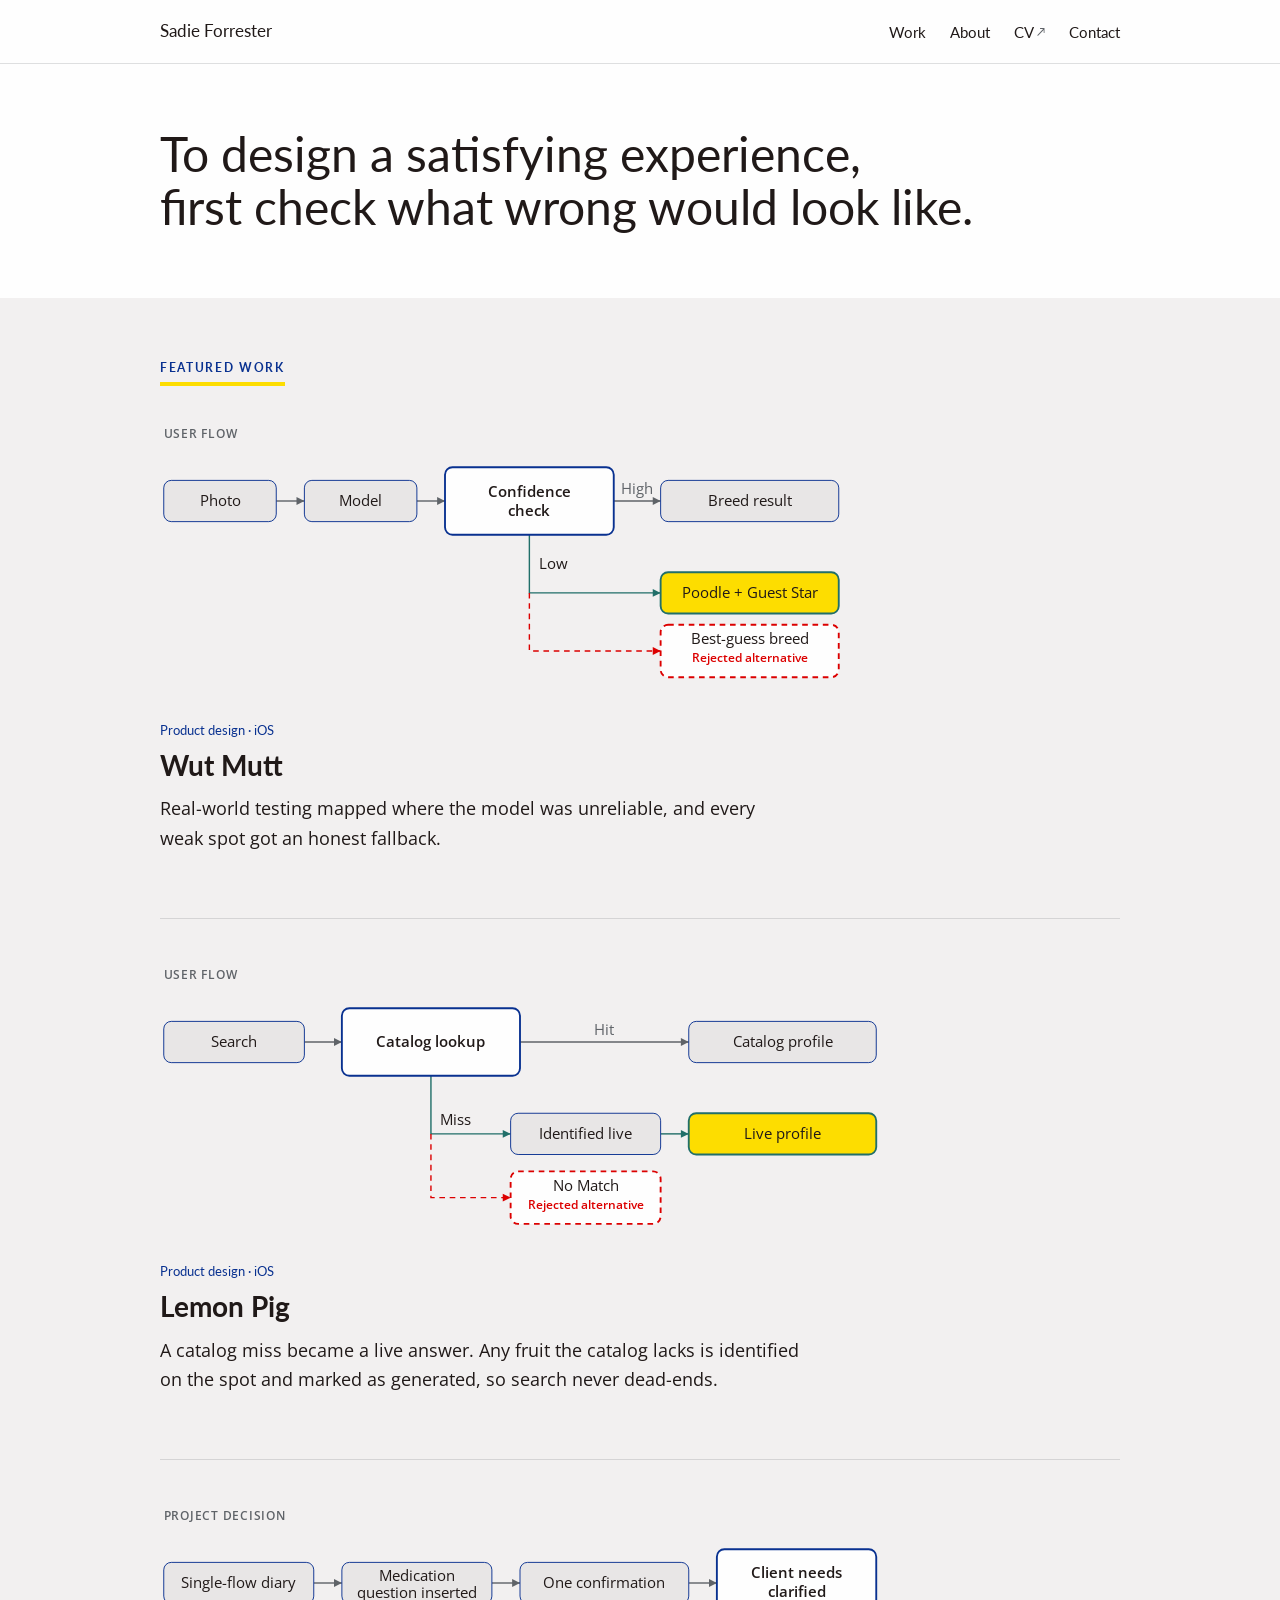
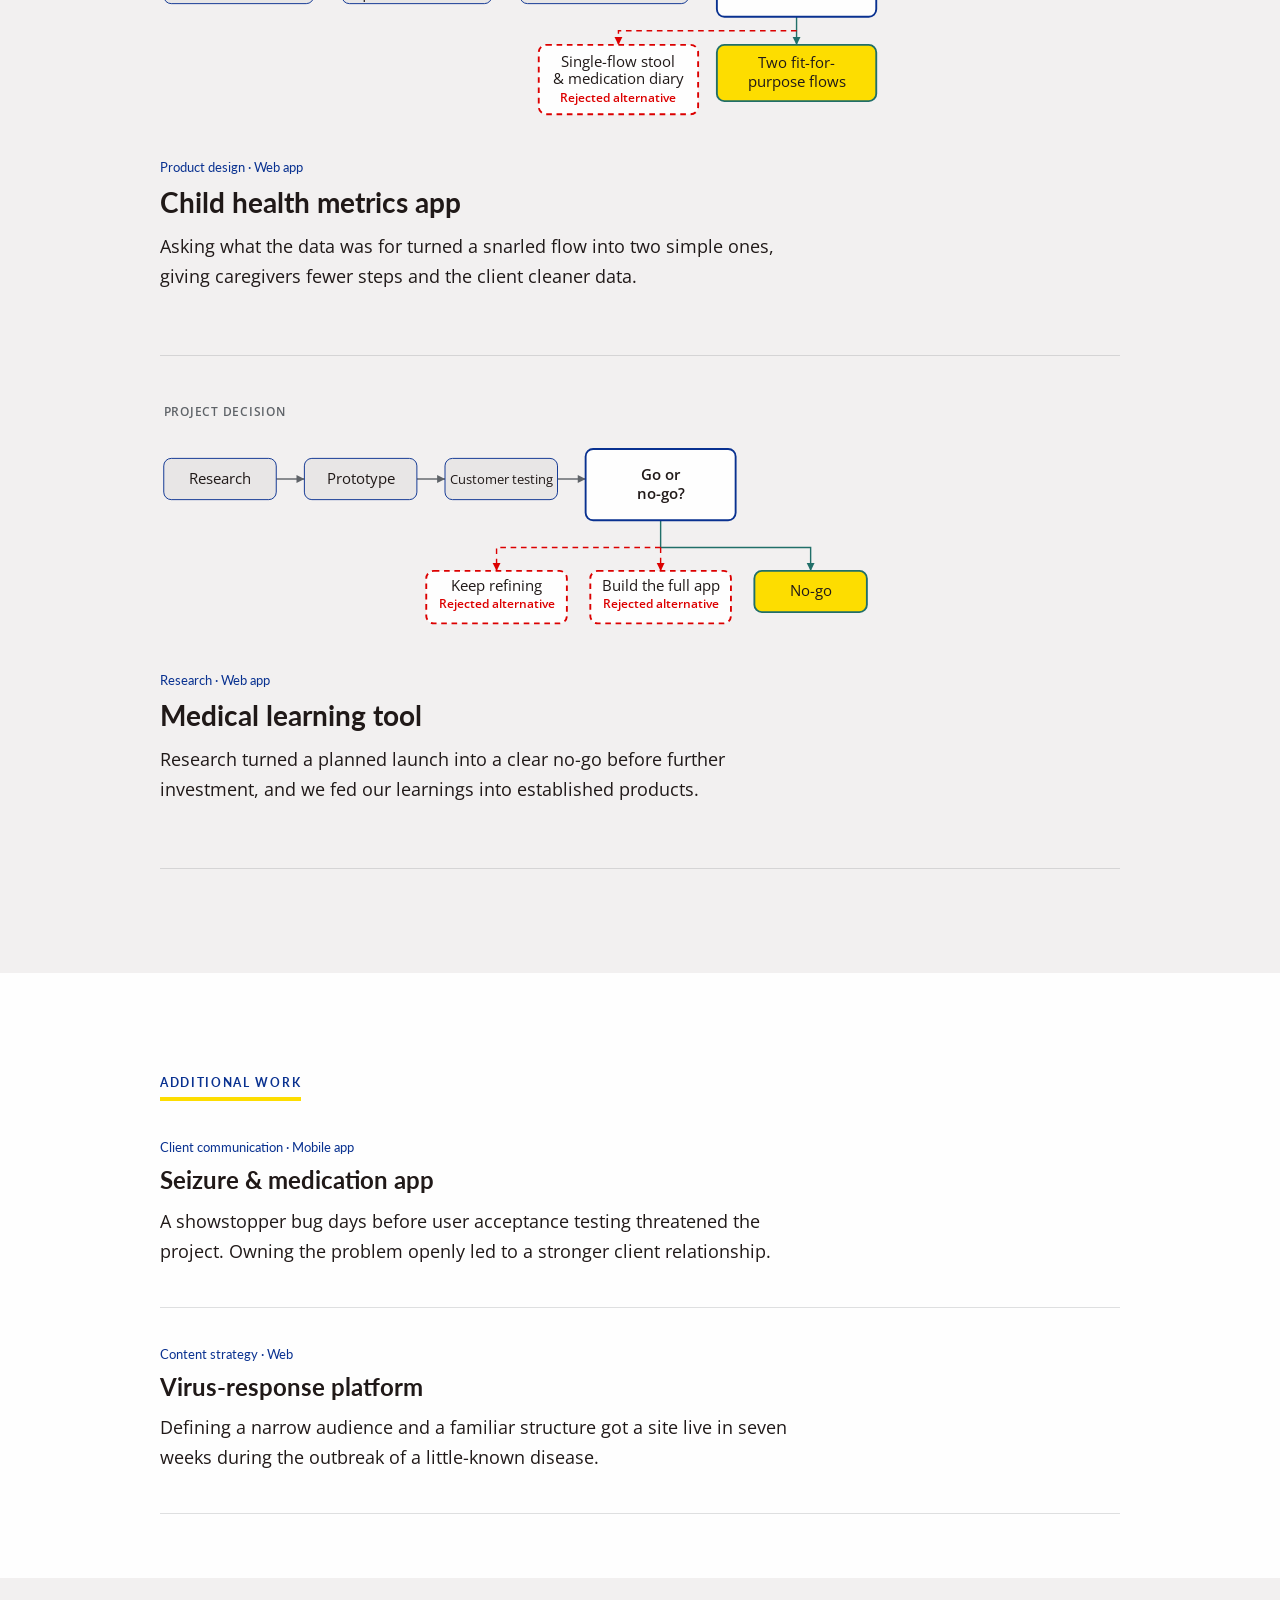
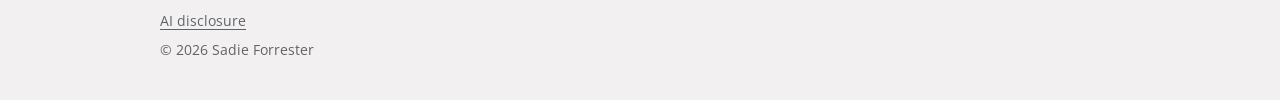
==== index.html @ 2af2978b "Homepage Wut Mutt strip: move the mobile "High" label off the arrow It sat across the vertical line " ====
<!DOCTYPE html>
<html lang="en">
<head>
<meta charset="utf-8">
<meta name="viewport" content="width=device-width, initial-scale=1">
<link rel="icon" href="assets/favicon.svg" type="image/svg+xml">
<link rel="icon" href="assets/favicon-32.png" sizes="32x32" type="image/png">
<link rel="apple-touch-icon" href="assets/apple-touch-icon.png">
<title>Sadie Forrester — Product Designer</title>
<meta name="description" content="Sadie Forrester, product designer. To design a satisfying experience, first check what wrong would look like: case studies from healthtech, professional education, and two solo-shipped iOS apps.">
<link rel="preconnect" href="https://fonts.googleapis.com">
<link rel="preconnect" href="https://fonts.gstatic.com" crossorigin>
<link href="https://fonts.googleapis.com/css2?family=Lato:wght@300;400;700&family=Open+Sans:ital,wght@0,400;0,600;1,400&display=swap&subset=latin" rel="stylesheet">
<link rel="stylesheet" href="styles.css">
</head>
<body>
<a class="skip" href="#main">Skip to content</a>
<header class="site-header">
<div class="wrap">
<a class="brand" href="index.html" aria-current="page">Sadie Forrester</a>
<nav class="nav" aria-label="Main">
<ul>
<li><a href="#work">Work</a></li>
<li><a href="about.html">About</a></li>
<li><a href="cv.pdf" target="_blank" rel="noopener">CV<span class="pdf" aria-hidden="true"> ↗</span></a></li>
<li><a href="about.html#contact">Contact</a></li>
</ul>
</nav>
</div>
</header>
<main id="main">
<section class="hero wrap home-hero" aria-labelledby="hero-h">
<h1 class="display" id="hero-h">To design a satisfying experience, <br class="hero-br">first check what wrong would look like.</h1>
</section>
<section class="home-section alt" id="work" aria-labelledby="work-label">
<div class="wrap">
<h2 class="label" id="work-label">Featured work</h2>
<ul class="strips">
<li class="strip">
<article>
<a class="media" href="wut-mutt.html" tabindex="-1" aria-hidden="true">
<svg class="dg-desktop" viewBox="36 -28 768 284" role="img" aria-labelledby="s1" font-family="'Open Sans',system-ui,sans-serif" font-size="16"><title id="s1">Wut Mutt’s confidence check: a photo goes to the model; high confidence returns a breed; low confidence returns Poodle + Guest Star, shipped; a best-guess breed was rejected</title><defs><marker id="s1g" viewBox="0 0 10 10" refX="9" refY="5" markerWidth="7" markerHeight="7" orient="auto-start-reverse"><path d="M1 1 9 5 1 9z" fill="#5F6368"/></marker><marker id="s1c" viewBox="0 0 10 10" refX="9" refY="5" markerWidth="7" markerHeight="7" orient="auto-start-reverse"><path d="M1 1 9 5 1 9z" fill="#216F69"/></marker><marker id="s1r" viewBox="0 0 10 10" refX="9" refY="5" markerWidth="7" markerHeight="7" orient="auto-start-reverse"><path d="M1 1 9 5 1 9z" fill="#DC0000"/></marker></defs><text class="kicker" x="40" y="-15" fill="#5F6368" font-weight="600" font-size="13" letter-spacing=".06em">USER FLOW</text><g fill="none" stroke="#5F6368" stroke-width="1.5"><path d="M160 52H190" marker-end="url(#s1g)"/><path d="M310 52H340" marker-end="url(#s1g)"/><path d="M520 52H570" marker-end="url(#s1g)"/></g><path d="M430 88V150H570" fill="none" stroke="#216F69" stroke-width="1.5" marker-end="url(#s1c)"/><path d="M430 150V212H570" fill="none" stroke="#DC0000" stroke-width="1.5" stroke-dasharray="6 5" marker-end="url(#s1r)"/><text x="545" y="44" text-anchor="middle" fill="#5F6368">High</text><text x="440" y="124" fill="#201918">Low</text><rect x="40" y="30" width="120" height="44" rx="8" fill="#E8E6E6" stroke="#093190"/><rect x="190" y="30" width="120" height="44" rx="8" fill="#E8E6E6" stroke="#093190"/><rect x="340" y="16" width="180" height="72" rx="8" fill="#FEFEFE" stroke="#093190" stroke-width="2"/><rect x="570" y="30" width="190" height="44" rx="8" fill="#E8E6E6" stroke="#093190"/><rect x="570" y="128" width="190" height="44" rx="8" fill="#FDDD00" stroke="#216F69" stroke-width="2"/><rect x="570" y="184" width="190" height="56" rx="8" fill="#FEFEFE" stroke="#DC0000" stroke-width="2" stroke-dasharray="6 5"/><text x="100" y="57" text-anchor="middle" fill="#201918">Photo</text><text x="250" y="57" text-anchor="middle" fill="#201918">Model</text><text x="430" y="48" text-anchor="middle" fill="#201918" font-weight="600">Confidence</text><text x="430" y="68" text-anchor="middle" fill="#201918" font-weight="600">check</text><text x="665" y="57" text-anchor="middle" fill="#201918">Breed result</text><text x="665" y="155" text-anchor="middle" fill="#201918">Poodle + Guest Star</text><text x="665" y="205" text-anchor="middle" fill="#201918">Best-guess breed</text><text x="665" y="224" text-anchor="middle" fill="#DC0000" font-weight="600" font-size="13">Rejected alternative</text></svg>
<svg class="dg-mobile" viewBox="0 -28 360 438" aria-hidden="true" font-family="'Open Sans',system-ui,sans-serif" font-size="14"><defs><marker id="m1g" viewBox="0 0 10 10" refX="9" refY="5" markerWidth="7" markerHeight="7" orient="auto-start-reverse"><path d="M1 1 9 5 1 9z" fill="#5F6368"/></marker><marker id="m1c" viewBox="0 0 10 10" refX="9" refY="5" markerWidth="7" markerHeight="7" orient="auto-start-reverse"><path d="M1 1 9 5 1 9z" fill="#216F69"/></marker><marker id="m1r" viewBox="0 0 10 10" refX="9" refY="5" markerWidth="7" markerHeight="7" orient="auto-start-reverse"><path d="M1 1 9 5 1 9z" fill="#DC0000"/></marker></defs><text class="kicker" x="20" y="-15" fill="#5F6368" font-weight="600" font-size="12" letter-spacing=".06em">USER FLOW</text><path d="M180 54V80" fill="none" stroke="#5F6368" stroke-width="1.5" marker-end="url(#m1g)"/><path d="M180 124V150" fill="none" stroke="#5F6368" stroke-width="1.5" marker-end="url(#m1g)"/><rect x="100" y="80" width="160" height="44" rx="8" fill="#E8E6E6" stroke="#093190"/><text x="180" y="107" text-anchor="middle" fill="#201918">Model</text><path d="M180 222V236H270V250" fill="none" stroke="#5F6368" stroke-width="1.5" marker-end="url(#m1g)"/><path d="M180 222V236H90V250" fill="none" stroke="#216F69" stroke-width="1.5" marker-end="url(#m1c)"/><path d="M90 294V320" fill="none" stroke="#DC0000" stroke-width="1.5" stroke-dasharray="6 5" marker-end="url(#m1r)"/><text x="276" y="246" fill="#5F6368" font-size="13">High</text><text x="100" y="246" fill="#201918" font-size="13">Low</text><rect x="100" y="10" width="160" height="44" rx="8" fill="#E8E6E6" stroke="#093190"/><rect x="100" y="150" width="160" height="72" rx="8" fill="#FEFEFE" stroke="#093190" stroke-width="2"/><rect x="190" y="250" width="160" height="44" rx="8" fill="#E8E6E6" stroke="#093190"/><rect x="10" y="250" width="160" height="44" rx="8" fill="#FDDD00" stroke="#216F69" stroke-width="2"/><rect x="10" y="320" width="160" height="44" rx="8" fill="#FEFEFE" stroke="#DC0000" stroke-width="2" stroke-dasharray="6 5"/><text x="180" y="37" text-anchor="middle" fill="#201918">Photo</text><text x="180" y="182" text-anchor="middle" fill="#201918" font-weight="600">Confidence</text><text x="180" y="202" text-anchor="middle" fill="#201918" font-weight="600">check</text><text x="270" y="277" text-anchor="middle" fill="#201918">Breed result</text><text x="90" y="272" text-anchor="middle" fill="#201918" font-size="13">Poodle +</text><text x="90" y="286" text-anchor="middle" fill="#201918" font-size="13">Guest Star</text><text x="90" y="347" text-anchor="middle" fill="#201918">Best guess</text></svg>
</a>
<div class="body">
<p class="tag">Product design · iOS</p>
<h3><a href="wut-mutt.html">Wut Mutt</a></h3>
<p>Real-world testing mapped where the model was unreliable, and every weak spot got an honest fallback.</p>
</div>
</article>
</li>
<li class="strip">
<article>
<a class="media" href="lemon-pig.html" tabindex="-1" aria-hidden="true">
<svg class="dg-desktop" viewBox="36 -28 768 284" role="img" aria-labelledby="s2" font-family="'Open Sans',system-ui,sans-serif" font-size="16"><title id="s2">Lemon Pig’s catalog lookup: a hit returns the catalog profile; a miss is identified live and returns a live profile, shipped; a No Match dead end was rejected</title><defs><marker id="s2g" viewBox="0 0 10 10" refX="9" refY="5" markerWidth="7" markerHeight="7" orient="auto-start-reverse"><path d="M1 1 9 5 1 9z" fill="#5F6368"/></marker><marker id="s2c" viewBox="0 0 10 10" refX="9" refY="5" markerWidth="7" markerHeight="7" orient="auto-start-reverse"><path d="M1 1 9 5 1 9z" fill="#216F69"/></marker><marker id="s2r" viewBox="0 0 10 10" refX="9" refY="5" markerWidth="7" markerHeight="7" orient="auto-start-reverse"><path d="M1 1 9 5 1 9z" fill="#DC0000"/></marker></defs><text class="kicker" x="40" y="-15" fill="#5F6368" font-weight="600" font-size="13" letter-spacing=".06em">USER FLOW</text><g fill="none" stroke="#5F6368" stroke-width="1.5"><path d="M190 52H230" marker-end="url(#s2g)"/><path d="M420 52H600" marker-end="url(#s2g)"/></g><g fill="none" stroke="#216F69" stroke-width="1.5"><path d="M325 88V150H410" marker-end="url(#s2c)"/><path d="M570 150H600" marker-end="url(#s2c)"/></g><path d="M325 150V218H410" fill="none" stroke="#DC0000" stroke-width="1.5" stroke-dasharray="6 5" marker-end="url(#s2r)"/><text x="510" y="44" text-anchor="middle" fill="#5F6368">Hit</text><text x="335" y="141" fill="#201918">Miss</text><rect x="40" y="30" width="150" height="44" rx="8" fill="#E8E6E6" stroke="#093190"/><rect x="230" y="16" width="190" height="72" rx="8" fill="#FEFEFE" stroke="#093190" stroke-width="2"/><rect x="600" y="30" width="200" height="44" rx="8" fill="#E8E6E6" stroke="#093190"/><rect x="410" y="128" width="160" height="44" rx="8" fill="#E8E6E6" stroke="#093190"/><rect x="600" y="128" width="200" height="44" rx="8" fill="#FDDD00" stroke="#216F69" stroke-width="2"/><rect x="410" y="190" width="160" height="56" rx="8" fill="#FEFEFE" stroke="#DC0000" stroke-width="2" stroke-dasharray="6 5"/><text x="115" y="57" text-anchor="middle" fill="#201918">Search</text><text x="325" y="57" text-anchor="middle" fill="#201918" font-weight="600">Catalog lookup</text><text x="700" y="57" text-anchor="middle" fill="#201918">Catalog profile</text><text x="490" y="155" text-anchor="middle" fill="#201918">Identified live</text><text x="700" y="155" text-anchor="middle" fill="#201918">Live profile</text><text x="490" y="211" text-anchor="middle" fill="#201918">No Match</text><text x="490" y="230" text-anchor="middle" fill="#DC0000" font-weight="600" font-size="13">Rejected alternative</text></svg>
<svg class="dg-mobile" viewBox="0 -28 360 428" aria-hidden="true" font-family="'Open Sans',system-ui,sans-serif" font-size="14"><defs><marker id="m2g" viewBox="0 0 10 10" refX="9" refY="5" markerWidth="7" markerHeight="7" orient="auto-start-reverse"><path d="M1 1 9 5 1 9z" fill="#5F6368"/></marker><marker id="m2c" viewBox="0 0 10 10" refX="9" refY="5" markerWidth="7" markerHeight="7" orient="auto-start-reverse"><path d="M1 1 9 5 1 9z" fill="#216F69"/></marker><marker id="m2r" viewBox="0 0 10 10" refX="9" refY="5" markerWidth="7" markerHeight="7" orient="auto-start-reverse"><path d="M1 1 9 5 1 9z" fill="#DC0000"/></marker></defs><text class="kicker" x="20" y="-15" fill="#5F6368" font-weight="600" font-size="12" letter-spacing=".06em">USER FLOW</text><g fill="none" stroke="#5F6368" stroke-width="1.5"><path d="M95 54V80" marker-end="url(#m2g)"/><path d="M170 116H210" marker-end="url(#m2g)"/></g><g fill="none" stroke="#216F69" stroke-width="1.5"><path d="M95 152V200" marker-end="url(#m2c)"/><path d="M95 260V300" marker-end="url(#m2c)"/></g><path d="M95 176H280V200" fill="none" stroke="#DC0000" stroke-width="1.5" stroke-dasharray="6 5" marker-end="url(#m2r)"/><text x="190" y="107" text-anchor="middle" fill="#5F6368">Hit</text><text x="20" y="171" fill="#201918">Miss</text><rect x="20" y="10" width="150" height="44" rx="8" fill="#E8E6E6" stroke="#093190"/><rect x="20" y="80" width="150" height="72" rx="8" fill="#FEFEFE" stroke="#093190" stroke-width="2"/><rect x="210" y="94" width="140" height="44" rx="8" fill="#E8E6E6" stroke="#093190"/><rect x="20" y="200" width="150" height="60" rx="8" fill="#E8E6E6" stroke="#093190"/><rect x="20" y="300" width="150" height="60" rx="8" fill="#FDDD00" stroke="#216F69" stroke-width="2"/><rect x="210" y="200" width="140" height="56" rx="8" fill="#FEFEFE" stroke="#DC0000" stroke-width="2" stroke-dasharray="6 5"/><text x="95" y="37" text-anchor="middle" fill="#201918">Search</text><text x="95" y="121" text-anchor="middle" fill="#201918" font-weight="600">Catalog lookup</text><text x="280" y="121" text-anchor="middle" fill="#201918">Catalog profile</text><text x="95" y="235" text-anchor="middle" fill="#201918">Identified live</text><text x="95" y="335" text-anchor="middle" fill="#201918">Live profile</text><text x="280" y="221" text-anchor="middle" fill="#201918">No Match</text><text x="280" y="239" text-anchor="middle" fill="#DC0000" font-weight="600" font-size="12">Rejected alternative</text></svg>
</a>
<div class="body">
<p class="tag">Product design · iOS</p>
<h3><a href="lemon-pig.html">Lemon Pig</a></h3>
<p>A catalog miss became a live answer. Any fruit the catalog lacks is identified on the spot and marked as generated, so search never dead-ends.</p>
</div>
</article>
</li>
<li class="strip">
<article>
<a class="media" href="child-health-metrics.html" tabindex="-1" aria-hidden="true">
<svg class="dg-desktop" viewBox="36 -28 768 236" role="img" aria-labelledby="s3" font-family="'Open Sans',system-ui,sans-serif" font-size="16"><title id="s3">A single-flow stool diary gains a medication question; clarifying client needs leads to two fit-for-purpose flows, shipped; a single-flow stool and medication diary was rejected</title><defs><marker id="s3g" viewBox="0 0 10 10" refX="9" refY="5" markerWidth="7" markerHeight="7" orient="auto-start-reverse"><path d="M1 1 9 5 1 9z" fill="#5F6368"/></marker><marker id="s3c" viewBox="0 0 10 10" refX="9" refY="5" markerWidth="7" markerHeight="7" orient="auto-start-reverse"><path d="M1 1 9 5 1 9z" fill="#216F69"/></marker><marker id="s3r" viewBox="0 0 10 10" refX="9" refY="5" markerWidth="7" markerHeight="7" orient="auto-start-reverse"><path d="M1 1 9 5 1 9z" fill="#DC0000"/></marker></defs><text class="kicker" x="40" y="-15" fill="#5F6368" font-weight="600" font-size="13" letter-spacing=".06em">PROJECT DECISION</text><g fill="none" stroke="#5F6368" stroke-width="1.5"><path d="M200 52H230" marker-end="url(#s3g)"/><path d="M390 52H420" marker-end="url(#s3g)"/><path d="M600 52H630" marker-end="url(#s3g)"/></g><path d="M715 88V118" fill="none" stroke="#216F69" stroke-width="1.5" marker-end="url(#s3c)"/><path d="M715 103H525V118" fill="none" stroke="#DC0000" stroke-width="1.5" stroke-dasharray="6 5" marker-end="url(#s3r)"/><rect x="40" y="30" width="160" height="44" rx="8" fill="#E8E6E6" stroke="#093190"/><rect x="230" y="30" width="160" height="44" rx="8" fill="#E8E6E6" stroke="#093190"/><rect x="420" y="30" width="180" height="44" rx="8" fill="#E8E6E6" stroke="#093190"/><rect x="630" y="16" width="170" height="72" rx="8" fill="#FEFEFE" stroke="#093190" stroke-width="2"/><rect x="630" y="118" width="170" height="60" rx="8" fill="#FDDD00" stroke="#216F69" stroke-width="2"/><rect x="440" y="118" width="170" height="74" rx="8" fill="#FEFEFE" stroke="#DC0000" stroke-width="2" stroke-dasharray="6 5"/><text x="120" y="57" text-anchor="middle" fill="#201918">Single-flow diary</text><text x="310" y="50" text-anchor="middle" fill="#201918">Medication</text><text x="310" y="68" text-anchor="middle" fill="#201918">question inserted</text><text x="510" y="57" text-anchor="middle" fill="#201918">One confirmation</text><text x="715" y="47" text-anchor="middle" fill="#201918" font-weight="600">Client needs</text><text x="715" y="67" text-anchor="middle" fill="#201918" font-weight="600">clarified</text><text x="715" y="143" text-anchor="middle" fill="#201918">Two fit-for-</text><text x="715" y="163" text-anchor="middle" fill="#201918">purpose flows</text><text x="525" y="142" text-anchor="middle" fill="#201918">Single-flow stool</text><text x="525" y="160" text-anchor="middle" fill="#201918">&amp; medication diary</text><text x="525" y="179" text-anchor="middle" fill="#DC0000" font-weight="600" font-size="13">Rejected alternative</text></svg>
<svg class="dg-mobile" viewBox="0 -28 360 470" aria-hidden="true" font-family="'Open Sans',system-ui,sans-serif" font-size="14"><defs><marker id="m3g" viewBox="0 0 10 10" refX="9" refY="5" markerWidth="7" markerHeight="7" orient="auto-start-reverse"><path d="M1 1 9 5 1 9z" fill="#5F6368"/></marker><marker id="m3c" viewBox="0 0 10 10" refX="9" refY="5" markerWidth="7" markerHeight="7" orient="auto-start-reverse"><path d="M1 1 9 5 1 9z" fill="#216F69"/></marker><marker id="m3r" viewBox="0 0 10 10" refX="9" refY="5" markerWidth="7" markerHeight="7" orient="auto-start-reverse"><path d="M1 1 9 5 1 9z" fill="#DC0000"/></marker></defs><text class="kicker" x="20" y="-15" fill="#5F6368" font-weight="600" font-size="12" letter-spacing=".06em">PROJECT DECISION</text><g fill="none" stroke="#5F6368" stroke-width="1.5"><path d="M180 54V80" marker-end="url(#m3g)"/><path d="M180 124V150" marker-end="url(#m3g)"/><path d="M180 194V220" marker-end="url(#m3g)"/></g><path d="M180 280V310" fill="none" stroke="#216F69" stroke-width="1.5" marker-end="url(#m3c)"/><path d="M180 295H8V400H20" fill="none" stroke="#DC0000" stroke-width="1.5" stroke-dasharray="6 5" marker-end="url(#m3r)"/><rect x="20" y="10" width="320" height="44" rx="8" fill="#E8E6E6" stroke="#093190"/><rect x="20" y="80" width="320" height="44" rx="8" fill="#E8E6E6" stroke="#093190"/><rect x="20" y="150" width="320" height="44" rx="8" fill="#E8E6E6" stroke="#093190"/><rect x="20" y="220" width="320" height="60" rx="8" fill="#FEFEFE" stroke="#093190" stroke-width="2"/><rect x="20" y="310" width="320" height="44" rx="8" fill="#FDDD00" stroke="#216F69" stroke-width="2"/><rect x="20" y="372" width="320" height="56" rx="8" fill="#FEFEFE" stroke="#DC0000" stroke-width="2" stroke-dasharray="6 5"/><text x="180" y="37" text-anchor="middle" fill="#201918">Single-flow stool diary</text><text x="180" y="107" text-anchor="middle" fill="#201918">Medication question inserted</text><text x="180" y="177" text-anchor="middle" fill="#201918">One confirmation, two data items</text><text x="180" y="255" text-anchor="middle" fill="#201918" font-weight="600">Client needs clarified</text><text x="180" y="337" text-anchor="middle" fill="#201918">Two fit-for-purpose flows</text><text x="180" y="393" text-anchor="middle" fill="#201918">Single-flow stool &amp; medication diary</text><text x="180" y="412" text-anchor="middle" fill="#DC0000" font-weight="600" font-size="12">Rejected alternative</text></svg>
</a>
<div class="body">
<p class="tag">Product design · Web app</p>
<h3><a href="child-health-metrics.html">Child health metrics app</a></h3>
<p>Asking what the data was for turned a snarled flow into two simple ones, giving caregivers fewer steps and the client cleaner data.</p>
</div>
</article>
</li>
<li class="strip">
<article>
<a class="media" href="medical-learning-tool.html" tabindex="-1" aria-hidden="true">
<svg class="dg-desktop" viewBox="36 -28 768 254" role="img" aria-labelledby="s4" font-family="'Open Sans',system-ui,sans-serif" font-size="16"><title id="s4">Research, prototype, and customer testing lead to a go or no-go decision; no-go was chosen, building the full app and keep refining were rejected</title><defs><marker id="s4g" viewBox="0 0 10 10" refX="9" refY="5" markerWidth="7" markerHeight="7" orient="auto-start-reverse"><path d="M1 1 9 5 1 9z" fill="#5F6368"/></marker><marker id="s4c" viewBox="0 0 10 10" refX="9" refY="5" markerWidth="7" markerHeight="7" orient="auto-start-reverse"><path d="M1 1 9 5 1 9z" fill="#216F69"/></marker><marker id="s4r" viewBox="0 0 10 10" refX="9" refY="5" markerWidth="7" markerHeight="7" orient="auto-start-reverse"><path d="M1 1 9 5 1 9z" fill="#DC0000"/></marker></defs><text class="kicker" x="40" y="-15" fill="#5F6368" font-weight="600" font-size="13" letter-spacing=".06em">PROJECT DECISION</text><g fill="none" stroke="#5F6368" stroke-width="1.5"><path d="M160 52H190" marker-end="url(#s4g)"/><path d="M310 52H340" marker-end="url(#s4g)"/><path d="M460 52H490" marker-end="url(#s4g)"/></g><path d="M570 96V125H730V150" fill="none" stroke="#216F69" stroke-width="1.5" marker-end="url(#s4c)"/><g fill="none" stroke="#DC0000" stroke-width="1.5" stroke-dasharray="6 5"><path d="M570 125V150" marker-end="url(#s4r)"/><path d="M570 125H395V150" marker-end="url(#s4r)"/></g><rect x="40" y="30" width="120" height="44" rx="8" fill="#E8E6E6" stroke="#093190"/><rect x="190" y="30" width="120" height="44" rx="8" fill="#E8E6E6" stroke="#093190"/><rect x="340" y="30" width="120" height="44" rx="8" fill="#E8E6E6" stroke="#093190"/><rect x="490" y="20" width="160" height="76" rx="8" fill="#FEFEFE" stroke="#093190" stroke-width="2"/><rect x="670" y="150" width="120" height="44" rx="8" fill="#FDDD00" stroke="#216F69" stroke-width="2"/><rect x="495" y="150" width="150" height="56" rx="8" fill="#FEFEFE" stroke="#DC0000" stroke-width="2" stroke-dasharray="6 5"/><rect x="320" y="150" width="150" height="56" rx="8" fill="#FEFEFE" stroke="#DC0000" stroke-width="2" stroke-dasharray="6 5"/><text x="100" y="57" text-anchor="middle" fill="#201918">Research</text><text x="250" y="57" text-anchor="middle" fill="#201918">Prototype</text><text x="400" y="57" text-anchor="middle" fill="#201918" font-size="14">Customer testing</text><text x="570" y="53" text-anchor="middle" fill="#201918" font-weight="600">Go or</text><text x="570" y="73" text-anchor="middle" fill="#201918" font-weight="600">no-go?</text><text x="730" y="177" text-anchor="middle" fill="#201918">No-go</text><text x="570" y="171" text-anchor="middle" fill="#201918">Build the full app</text><text x="570" y="190" text-anchor="middle" fill="#DC0000" font-weight="600" font-size="13">Rejected alternative</text><text x="395" y="171" text-anchor="middle" fill="#201918">Keep refining</text><text x="395" y="190" text-anchor="middle" fill="#DC0000" font-weight="600" font-size="13">Rejected alternative</text></svg>
<svg class="dg-mobile" viewBox="0 -28 360 358" aria-hidden="true" font-family="'Open Sans',system-ui,sans-serif" font-size="14"><defs><marker id="m4g" viewBox="0 0 10 10" refX="9" refY="5" markerWidth="7" markerHeight="7" orient="auto-start-reverse"><path d="M1 1 9 5 1 9z" fill="#5F6368"/></marker><marker id="m4c" viewBox="0 0 10 10" refX="9" refY="5" markerWidth="7" markerHeight="7" orient="auto-start-reverse"><path d="M1 1 9 5 1 9z" fill="#216F69"/></marker><marker id="m4r" viewBox="0 0 10 10" refX="9" refY="5" markerWidth="7" markerHeight="7" orient="auto-start-reverse"><path d="M1 1 9 5 1 9z" fill="#DC0000"/></marker></defs><text class="kicker" x="20" y="-15" fill="#5F6368" font-weight="600" font-size="12" letter-spacing=".06em">PROJECT DECISION</text><g fill="none" stroke="#5F6368" stroke-width="1.5"><path d="M110 32H130" marker-end="url(#m4g)"/><path d="M230 32H250" marker-end="url(#m4g)"/><path d="M180 54V80" marker-end="url(#m4g)"/></g><path d="M180 140V170" fill="none" stroke="#216F69" stroke-width="1.5" marker-end="url(#m4c)"/><g fill="none" stroke="#DC0000" stroke-width="1.5" stroke-dasharray="6 5"><path d="M180 155H60V240" marker-end="url(#m4r)"/><path d="M180 155H300V240" marker-end="url(#m4r)"/></g><rect x="10" y="10" width="100" height="44" rx="8" fill="#E8E6E6" stroke="#093190"/><rect x="130" y="10" width="100" height="44" rx="8" fill="#E8E6E6" stroke="#093190"/><rect x="250" y="10" width="100" height="44" rx="8" fill="#E8E6E6" stroke="#093190"/><rect x="100" y="80" width="160" height="60" rx="8" fill="#FEFEFE" stroke="#093190" stroke-width="2"/><rect x="100" y="170" width="160" height="44" rx="8" fill="#FDDD00" stroke="#216F69" stroke-width="2"/><rect x="10" y="240" width="120" height="44" rx="8" fill="#FEFEFE" stroke="#DC0000" stroke-width="2" stroke-dasharray="6 5"/><rect x="230" y="240" width="120" height="44" rx="8" fill="#FEFEFE" stroke="#DC0000" stroke-width="2" stroke-dasharray="6 5"/><text x="60" y="37" text-anchor="middle" fill="#201918">Research</text><text x="180" y="37" text-anchor="middle" fill="#201918">Prototype</text><text x="300" y="33" text-anchor="middle" fill="#201918" font-size="11">Customer</text><text x="300" y="45" text-anchor="middle" fill="#201918" font-size="11">testing</text><text x="180" y="105" text-anchor="middle" fill="#201918" font-weight="600">Go or</text><text x="180" y="125" text-anchor="middle" fill="#201918" font-weight="600">no-go?</text><text x="180" y="197" text-anchor="middle" fill="#201918">No-go</text><text x="70" y="262" text-anchor="middle" fill="#201918" font-size="12">Build the</text><text x="70" y="276" text-anchor="middle" fill="#201918" font-size="12">full app</text><text x="290" y="262" text-anchor="middle" fill="#201918" font-size="12">Keep</text><text x="290" y="276" text-anchor="middle" fill="#201918" font-size="12">refining</text></svg>
</a>
<div class="body">
<p class="tag">Research · Web app</p>
<h3><a href="medical-learning-tool.html">Medical learning tool</a></h3>
<p>Research turned a planned launch into a clear no-go before further investment, and we fed our learnings into established products.</p>
</div>
</article>
</li>
</ul>
</div>
</section>

<section class="home-section" aria-labelledby="more-label">
<div class="wrap">
<h2 class="label" id="more-label">Additional work</h2>
<ul class="strips">
<li class="strip plain">
<article>
<div class="body">
<p class="tag">Client communication · Mobile app</p>
<h3><a href="seizure-medication-app.html">Seizure &amp; medication app</a></h3>
<p>A showstopper bug days before user acceptance testing threatened the project. Owning the problem openly led to a stronger client relationship.</p>
</div>
</article>
</li>
<li class="strip plain">
<article>
<div class="body">
<p class="tag">Content strategy · Web</p>
<h3><a href="virus-response-platform.html">Virus-response platform</a></h3>
<p>Defining a narrow audience and a familiar structure got a site live in seven weeks during the outbreak of a little-known disease.</p>
</div>
</article>
</li>
</ul>
</div>
</section>


</main>
<footer class="site-footer">
<div class="wrap">
<ul>
<li><a href="ai-note.html">AI disclosure</a></li>
</ul>
<p class="copy">© 2026 Sadie Forrester</p>
</div>
</footer>
</body>
</html>
---- styles.css ----
:root{--brown:#201918;--grey:#5F6368;--gold:#FDDD00;--blue:#093190;--offwhite:#FEFEFE;--warm:#F2F0F0;--lav:#D3D8FE;--green:#216F69;--red:#DC0000;--border:rgba(95,99,104,.2);--border-hover:rgba(95,99,104,.4);--text:640px;--media:960px;--gutter:24px}
*{box-sizing:border-box}
html{-webkit-text-size-adjust:100%}
body{margin:0;background:var(--offwhite);color:var(--brown);font-family:"Open Sans",system-ui,sans-serif;font-size:17px;line-height:1.65;text-wrap:pretty}
a{color:var(--blue);text-decoration:underline;text-underline-offset:3px;text-decoration-thickness:1px;transition:color 150ms}
a:hover{color:var(--brown)}
:focus-visible{outline:2px solid var(--blue);outline-offset:2px}
h1,h2,h3{font-family:Lato,sans-serif;color:var(--brown);margin:0}
h1{font-weight:300;font-size:34px;line-height:1.1}
h2{font-weight:700;font-size:24px;line-height:1.2}h2.label{font-size:12px;line-height:1;font-weight:700}
h3{font-weight:700;font-size:18px;line-height:1.3}
p{margin:0}
p+p{margin-top:24px}
.skip{position:absolute;left:var(--gutter);top:-100px;background:var(--offwhite);padding:8px 16px;font-family:Lato,sans-serif;z-index:20}
.skip:focus{top:8px}
.wrap{width:100%;max-width:calc(var(--media) + 2*var(--gutter));margin:0 auto;padding:0 var(--gutter)}
.text{max-width:var(--text)}
.media{max-width:var(--media)}
.tag{font-family:Lato,sans-serif;font-weight:400;font-size:13px;line-height:1;color:var(--blue);margin:0}
.meta{font-size:14px;line-height:1.5;font-style:italic;color:var(--grey);margin:0}.meta a{color:var(--blue);text-decoration:none;font-style:normal}.meta a:hover{text-decoration:underline}.meta .pdf{font-size:11px;vertical-align:2px}
.label{font-family:Lato,sans-serif;font-weight:700;font-size:12px;line-height:1;letter-spacing:.14em;text-transform:uppercase;color:var(--blue);margin:0;padding-bottom:8px;border-bottom:4px solid var(--gold);width:max-content;max-width:var(--text)}
.site-header{height:64px;background:var(--offwhite);border-bottom:1px solid var(--border)}
.site-header .wrap{height:100%;display:flex;align-items:center;justify-content:space-between;gap:24px}
.brand{font-family:Lato,sans-serif;font-weight:400;font-size:17px;color:var(--brown);text-decoration:none;white-space:nowrap}
.brand:hover{color:var(--blue)}
.nav ul{list-style:none;margin:0;padding:0;display:flex;gap:24px}
.nav a{text-decoration:none;font-family:Lato,sans-serif;font-size:15px;line-height:1;padding:6px 0;color:var(--brown)}
.nav a:hover{color:var(--blue)}
.nav a[aria-current]{color:var(--blue);font-weight:700}.nav .pdf{color:var(--grey);font-size:11px;vertical-align:2px}
@media (max-width:479px){.brand{font-size:15px}.nav ul{gap:16px}.nav a{font-size:14px}}
.case-header{padding-top:64px;padding-bottom:40px}.lead.wrap{padding-left:var(--gutter);padding-right:var(--gutter)}
.figure .dg-mobile,.strip .dg-mobile{display:block}.figure .dg-desktop,.strip .dg-desktop{display:none}.lead .dg-mobile{max-width:360px}
.case-header .tag+h1{margin-top:16px}
.case-header h1+.meta{margin-top:16px}
.outcome{background:var(--warm);padding:40px 0}
.outcome .label+p{margin-top:24px}
.body-lg{font-size:19px;line-height:1.6}
.section{padding-top:104px}.outcome+.section{padding-top:64px}
.section .label+p,.section .label+.text{margin-top:24px}
.section p+.figure,.section p+.screens,.section .figure+p,.section .screens+p,.section p+.ctable,.section .ctable+p{margin-top:40px}
.section .label+.quote{margin-top:40px}
.figure{margin:0}.figure.wrap{margin-left:auto;margin-right:auto}
.figure figcaption{margin-top:16px;max-width:var(--text)}.lead figcaption{max-width:var(--text)}.lead .frame:not(.legacy)+figcaption{max-width:360px}
.figure svg{display:block;width:100%;height:auto}
.lead{padding-bottom:64px}.lead-pair{display:grid;grid-template-columns:1fr;gap:40px;max-width:360px}.lead .frame{max-width:360px;border-radius:28px;border:1px solid var(--border);overflow:hidden;background:var(--warm)}.lead img,.lead image-slot{display:block;width:100%;height:auto}.lead figcaption{margin-top:16px}
.frame.video{position:relative}.frame.video .hero-video{display:block;width:100%;height:auto;background:var(--warm)}.frame.video img{position:absolute;inset:0;width:100%;height:100%;object-fit:cover;opacity:0;pointer-events:none}
@media (prefers-reduced-motion:reduce){.frame.video .hero-video{display:none}.frame.video img{position:static;height:auto;opacity:1}}
.sr{position:absolute;width:1px;height:1px;overflow:hidden;clip:rect(0 0 0 0);white-space:nowrap}
.ctable{width:100%;border-collapse:collapse;font-size:17px;line-height:1.5;color:var(--brown)}.ctable th{font-family:Lato,sans-serif;font-weight:700;color:var(--blue);text-align:left;padding:0 16px 12px 0;border-bottom:1px solid var(--border)}.ctable td{vertical-align:top;padding:12px 16px 12px 0;border-bottom:1px solid var(--border)}.ctable th:last-child,.ctable td:last-child{padding-right:0}.ctable th:first-child{width:40%}.ctable.two th:first-child{width:50%}.ctable.two.wide-left th:first-child{width:60%}
@media (max-width:767px){.ctable thead{display:none}.ctable,.ctable tbody,.ctable tr,.ctable td{display:block}.ctable td{border:0;padding:4px 0}.ctable td::before{content:attr(data-th);display:block;font-family:Lato,sans-serif;font-weight:700;font-size:13px;color:var(--blue)}.ctable tr{padding:12px 0;border-bottom:1px solid var(--border)}.ctable tr:first-child{border-top:1px solid var(--border)}}
.quote{margin:0;padding:0;position:relative;font-family:Lato,sans-serif;font-weight:300;font-size:24px;line-height:1.3;color:var(--brown);max-width:var(--text)}.quote::before{content:"\201C";position:absolute;left:-0.55em;top:-0.08em;font-family:Lato,sans-serif;font-weight:700;font-size:2.4em;line-height:1;color:var(--gold);pointer-events:none}@media (max-width:767px){.quote{padding-left:0.9em}.quote::before{left:-0.1em}}
.quote+p{margin-top:40px}
.screens{display:grid;grid-template-columns:1fr;gap:40px}
.screens figure{margin:0;max-width:340px;width:100%;justify-self:start}
.screens .frame{border-radius:28px;border:1px solid var(--border);overflow:hidden;background:var(--warm)}.screens img,.screens image-slot{display:block;width:100%;height:auto}
.screens figcaption{margin-top:16px}
.ai-note{background:var(--warm);border-radius:8px;padding:24px;margin:40px 0 0;max-width:var(--text)}
.ai-note h3{font-family:Lato,sans-serif;font-weight:700;font-size:13px;line-height:1;color:var(--blue);margin:0 0 16px}
.ai-note p{font-size:17px;line-height:1.65;color:var(--brown)}
.ai-note .meta{margin-top:16px}
.pager{margin-top:104px;padding-top:32px;padding-bottom:32px;border-top:1px solid var(--border);display:flex;flex-direction:column;gap:16px}
.pager a{text-decoration:none;display:flex;flex-direction:column;gap:6px;color:var(--brown)}.pager .kicker{font-family:Lato,sans-serif;font-size:13px;color:var(--grey)}.pager .title{font-family:Lato,sans-serif;font-weight:700;font-size:18px;line-height:1.3}.pager a:hover .title{color:var(--blue);text-decoration:underline;text-underline-offset:3px}.pager .prev .kicker::before{content:"← "}.pager .next .kicker::after{content:" →"}
.pager .next{text-align:left}
.site-footer{margin-top:0;background:var(--warm);padding:32px 0 40px;color:var(--grey);font-size:14px;line-height:1.5}
.site-footer ul{list-style:none;margin:0;padding:0;display:flex;flex-wrap:wrap;gap:8px 24px}.site-footer a,.contact-links a,.site-nav a{padding:4px 0;margin:-4px 0;display:inline-block}.site-footer a{color:var(--grey)}.site-footer a:hover{color:var(--blue)}
.site-footer .copy{margin:8px 0 0}.site-footer .sign{font-family:Lato,sans-serif;font-weight:300;font-size:20px;line-height:1.3;color:var(--brown);margin:0 0 24px}
@media (min-width:768px){:root{--gutter:48px}
h1{font-size:48px}h2{font-size:28px}h3{font-size:20px}
body{font-size:18px}
.body-lg{font-size:21px}
.quote{font-size:28px;line-height:1.25}
.case-header{padding-top:104px;padding-bottom:40px}
.figure .dg-mobile,.strip .dg-mobile{display:none}.figure .dg-desktop,.strip .dg-desktop{display:block}.lead .dg-desktop{max-width:720px}
.screens{grid-template-columns:repeat(2,minmax(0,1fr));gap:64px;max-width:784px}.lead-pair{grid-template-columns:repeat(2,minmax(0,1fr));gap:64px;max-width:784px}
.screens figure{max-width:360px}.screens.three{grid-template-columns:repeat(3,minmax(0,1fr));gap:48px;max-width:var(--media)}.screens.three figure{max-width:300px}
.pager{flex-direction:row;justify-content:space-between}
.pager .next{text-align:right;margin-left:auto;align-items:flex-end}
}
@media (min-width:1024px){.site-header{position:sticky;top:0;z-index:10}.section{padding-top:136px}.home-section{padding-top:168px}.home-section:last-of-type{padding-bottom:64px}.about-contact{padding:64px 0 88px}.home-section.alt{padding-top:64px}.hero+.home-section{padding-top:64px}.outcome+.section{padding-top:104px}.pager{margin-top:168px}}

/* ---- Home ---- */
.hero{padding-top:64px;padding-bottom:64px}
.hero .display{font-family:Lato,sans-serif;font-weight:400;font-size:34px;line-height:1.1;color:var(--brown);margin:0}
.hero .display+p{margin-top:24px}.hero .tag+.display{margin-top:16px}
.home-section{padding:64px 0}.home-section.alt{padding-top:64px}main>.home-section:first-child{padding-top:104px}
.home-section.alt{background:var(--warm)}
.home-section .label+.cards,.home-section .label+.strips,.home-section .label+p{margin-top:40px}
.cards{list-style:none;margin:0;padding:0;display:grid;grid-template-columns:1fr;gap:24px}
.card{background:var(--warm);border:1px solid var(--border);border-radius:8px;overflow:hidden;transition:border-color 150ms}
.home-section.alt .card{background:var(--offwhite)}
.card:hover,.card:focus-within{border-color:var(--blue)}.card svg rect[stroke="#216F69"]{transition:fill 150ms}.card:hover svg rect[stroke="#216F69"],.card:focus-within svg rect[stroke="#216F69"]{fill:#FEFEFE}
.card .media{aspect-ratio:16/9;background:var(--warm);display:block;overflow:hidden}
.card .media img,.card .media svg{display:block;width:100%;height:100%;object-fit:contain}
.card .body{padding:24px}
.card .tag+h3{margin-top:12px}.card h3 a{text-decoration:none}.card h3 a:hover{text-decoration:underline}
.card h3+p{margin-top:8px}
.card h3 a::after{content:" →";opacity:0;transition:opacity 150ms}.card:hover h3 a::after,.card:focus-within h3 a::after{opacity:1}
.contact-links{list-style:none;margin:24px 0 0;padding:0;display:flex;flex-wrap:wrap;gap:12px 32px;font-family:Lato,sans-serif}
@media (min-width:768px){.hero{padding-top:64px;padding-bottom:64px}.hero .display{font-size:48px}.home-section{padding:104px 0}.home-section.alt{padding-top:64px}.cards{grid-template-columns:repeat(2,minmax(0,1fr));gap:40px}}

/* ---- Redacted figure ---- */
.redact{display:inline-block;width:1.6em;height:.62em;background:var(--brown);border-radius:1px;vertical-align:baseline;margin:0 .06em}
@media (forced-colors:active){.redact{background:CanvasText;forced-color-adjust:none}}
.case-header .tagrow{display:flex;flex-wrap:wrap;align-items:center;gap:8px 16px}.badge{display:inline-block;font-family:"Open Sans",system-ui,sans-serif;font-size:12px;line-height:1;color:var(--grey);border:1px solid var(--border);border-radius:999px;padding:5px 10px}.case-header .tagrow+h1{margin-top:16px}
/* ---- Working documents (client diagrams) ---- */
.docs{display:grid;grid-template-columns:1fr;gap:40px}
.docs figure{margin:0}
.docs img{display:block;width:100%;height:auto;border-radius:8px}
.docs figcaption{margin-top:16px}
.section p+.docs,.section .docs+p,.section .figure+.docs,.section .docs+.figure,.section .figure+.figure{margin-top:40px}
@media (min-width:768px){.docs.pair{grid-template-columns:repeat(2,minmax(0,1fr));gap:48px}}
.docs a.zoom{display:block;cursor:zoom-in}
.docs.single{max-width:760px}

.docs.email{max-width:560px}

.note-page .section{padding-top:64px}.note-page .section:last-of-type{padding-bottom:104px}
.home-hero{padding-top:64px;padding-bottom:64px}.home-hero .display{max-width:var(--media);text-wrap:balance}
.hero-br{display:none}@media (min-width:768px){.hero-br{display:inline}}
/* ---- About ---- */
.about-hero.alt{background:var(--warm);margin-top:40px}.about-hero .display{max-width:var(--media);text-wrap:balance}.about-hero .display+p{margin-top:32px}.about-hero .body-lg{font-family:Lato,sans-serif;font-weight:300;font-size:24px;line-height:1.4;max-width:var(--text);text-wrap:balance}.about-grid{display:grid;grid-template-columns:1fr;gap:40px}.about-home{padding:40px 0}.about-home .wrap{border-top:1px solid var(--border);padding-top:40px}.nb{white-space:nowrap}.about-note{font-family:Lato,sans-serif;font-weight:400;font-size:20px;line-height:1.35;color:var(--brown);text-wrap:balance;max-width:400px}.about-home .portrait{max-width:112px}.about-home .portrait img{border-radius:4px}.about-home .about-grid{gap:24px}.about-contact{padding:64px 0 88px}.about-contact h2+.contact-links{margin-top:24px}.label-rule{display:block;width:auto;position:relative;border-bottom:0}.label-rule::before{content:"";position:absolute;left:0;right:0;bottom:0;height:1px;background:var(--border)}.label-rule span{display:inline-block;padding-bottom:8px;border-bottom:4px solid var(--gold);position:relative;z-index:1}.label-rule::before{bottom:0}.label-rule{padding-bottom:0}.about-contact h2+p{margin-top:16px}.about-grid .display+p{margin-top:24px}.about-grid p+p{margin-top:16px}.portrait{margin:0;max-width:224px}.portrait img{display:block;width:100%;height:auto;border-radius:16px}
@media (min-width:768px){.about-grid{grid-template-columns:112px minmax(0,1fr);gap:32px;align-items:center}.about-home .about-grid{gap:32px}.about-grid .portrait{max-width:none}.about-note{font-size:24px}}
.section h1+.meta,.case-header h1+.meta{margin-top:16px}
.path{list-style:none;margin:0;padding:0}.path li{padding:24px 0;border-top:1px solid var(--border)}.path li:last-child{border-bottom:1px solid var(--border)}.path .tag+h3{margin-top:8px}.path h3+p{margin-top:8px}.home-section .label+.path{margin-top:40px}.path+p{margin-top:40px}
.lead.doc a.zoom{display:block;max-width:560px}.lead.doc img{position:static;width:100%;height:auto;border-radius:8px;object-fit:unset}
.strips{list-style:none;margin:0;padding:0}.strip{padding:40px 0;border-top:1px solid var(--border)}.strip:first-child{border-top:0;padding-top:0}.strip.plain:first-child{padding-top:0}.strip:last-child{border-bottom:1px solid var(--border)}.strip .media{display:block}.strip .media svg{width:100%;height:auto}.strip .media .dg-desktop{width:100%;max-width:720px;height:auto}.strip .media .dg-mobile{max-width:360px}.strip .plain .body,.strip.plain .body{margin-top:0}.strip .body{margin-top:24px;max-width:var(--text)}.strip .tag+h3{margin-top:12px}.strip h3{font-size:24px;line-height:1.2;color:var(--brown)}.strip h3 a{color:inherit}.strip h3+p{margin-top:12px}.strip h3 a{text-decoration:none}.strip h3 a:hover{text-decoration:underline}.strip h3 a::after{content:" →";opacity:0;transition:opacity 150ms}.strip:hover h3 a::after,.strip:focus-within h3 a::after{opacity:1}.strip svg rect{transition:stroke 150ms}.strip:hover svg rect[stroke="#093190"],.strip:focus-within svg rect[stroke="#093190"]{stroke-width:2}.strip:hover h3 a,.strip:focus-within h3 a{color:var(--blue)}
@media (min-width:768px){.strip h3{font-size:28px}.strip{padding:48px 0 64px}.strip:first-child{padding-top:0}.strip .body{margin-top:32px}.strip.plain .body{margin-top:0}.strip.plain{padding:40px 0}.strip.plain h3{font-size:24px}}
.path h3 a{text-decoration:none;color:inherit}.path h3 a:hover{text-decoration:underline;color:var(--blue)}.nf .section{padding-top:64px;padding-bottom:64px}
.sitemap ul{list-style:none;margin:0;padding:0}.sitemap>ul{display:grid;gap:24px}.sitemap ul ul{margin-top:12px;padding-left:0;display:grid;gap:8px}.sitemap a{text-decoration:none;color:var(--brown)}.sitemap a:hover{color:var(--blue);text-decoration:underline}.sitemap>ul>li>a{font-family:Lato,sans-serif;font-weight:700}.sitemap .pdf{color:var(--grey);font-size:11px;vertical-align:2px}
.case-header h1+.text{margin-top:16px}@media (min-width:768px){.sitemap>ul{grid-template-columns:repeat(2,minmax(0,1fr));gap:40px 64px;grid-auto-flow:dense}.sitemap>ul>li{grid-column:1}.sitemap>ul>li.col2,.sitemap>ul>li.col2~li{grid-column:2}}
.nf .case-header{padding-bottom:24px}
.text+.quote{margin-top:40px}
.screens:has(figure:only-child){grid-template-columns:1fr}
.ctable.narrow th:first-child{width:32%}.ctable.narrow th:last-child{width:30%}

.docs.single figure.half{max-width:440px}
.zoom.marked{position:relative}.zoom.marked .marks{position:absolute;inset:0;width:100%;height:100%;pointer-events:none}
.ctable.two th:first-child{width:50%}.ctable.two.wide-left th:first-child{width:60%}
.frame.legacy img{border-radius:inherit}.lead .frame.r-832-800{max-width:680px;border-radius:8px}.frame.legacy.r-300-654{max-width:300px}
.docs a.crop-doc{aspect-ratio:884/560;overflow:hidden;border-radius:8px}.docs a.crop-doc img{height:100%;object-fit:cover;object-position:top;border-radius:0}

@media (prefers-reduced-motion:reduce){*,*::before,*::after{transition-duration:0s!important;animation-duration:0s!important;scroll-behavior:auto!important}}
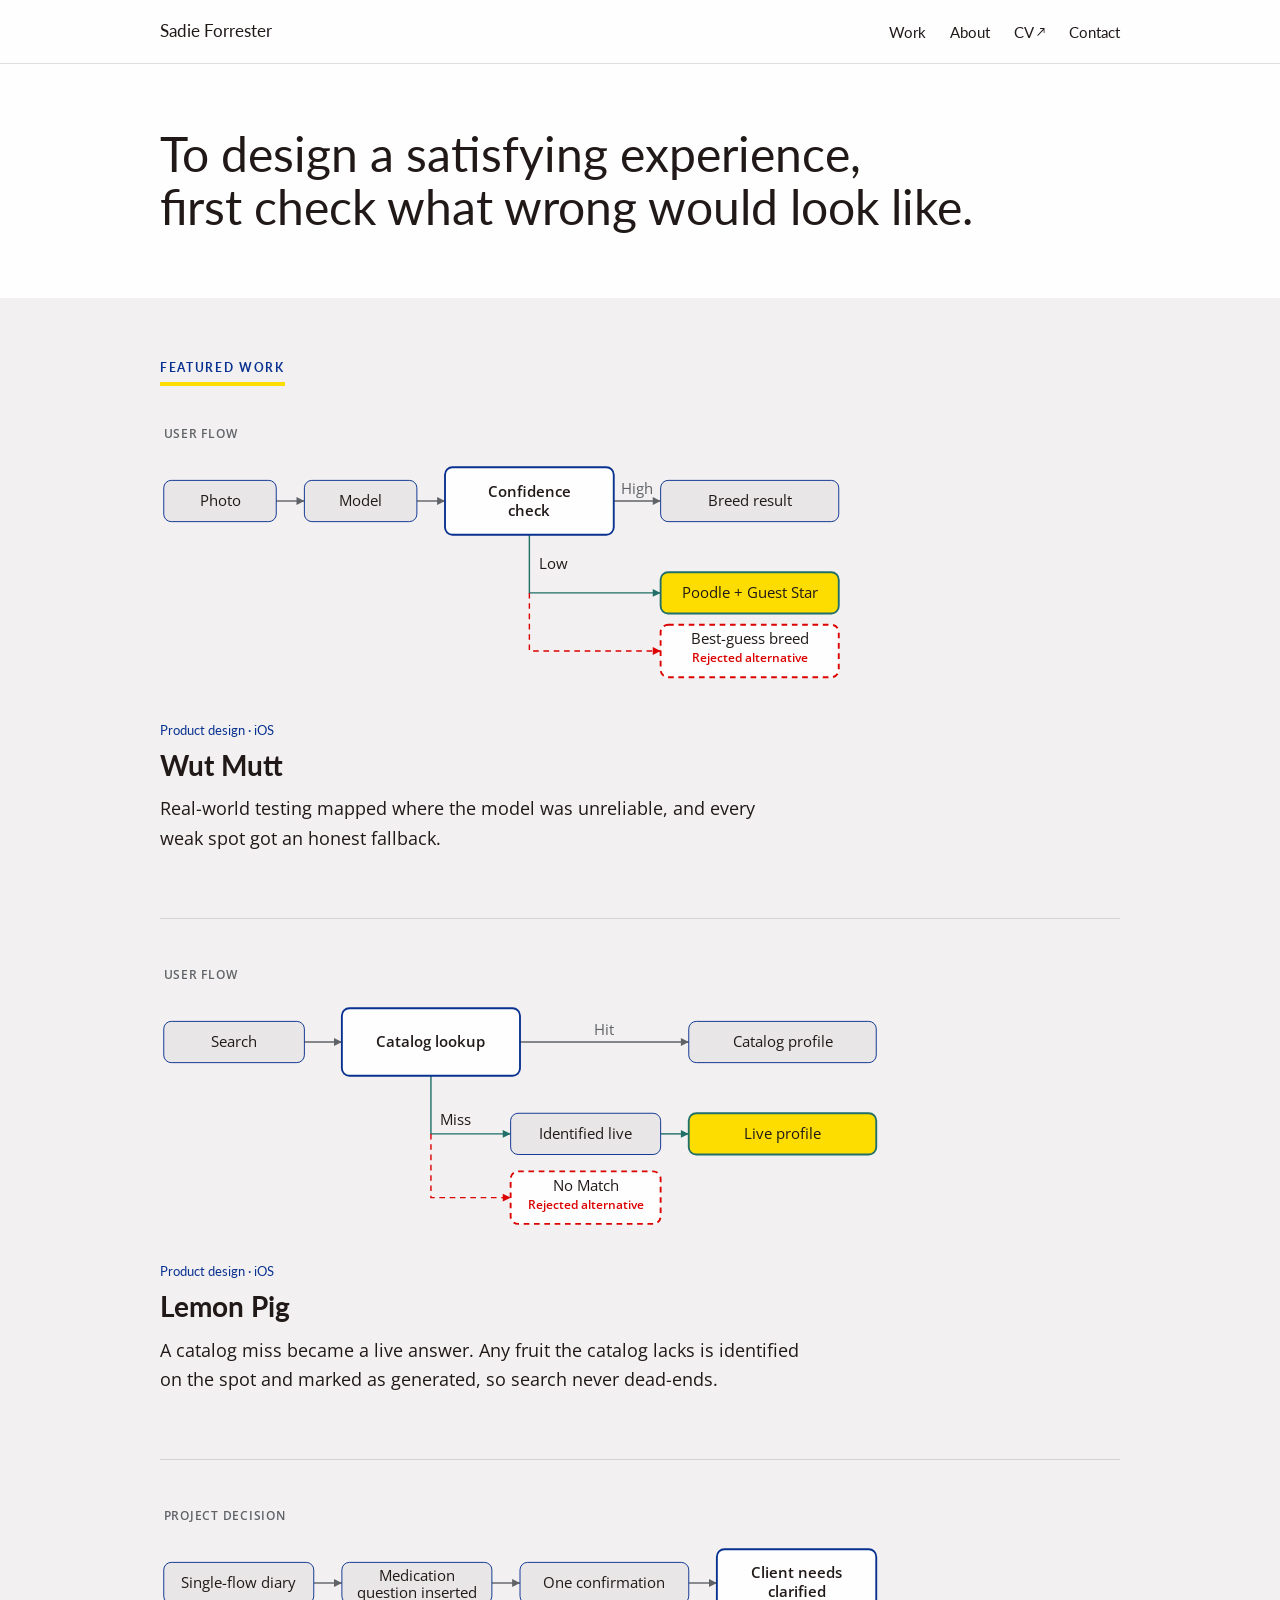
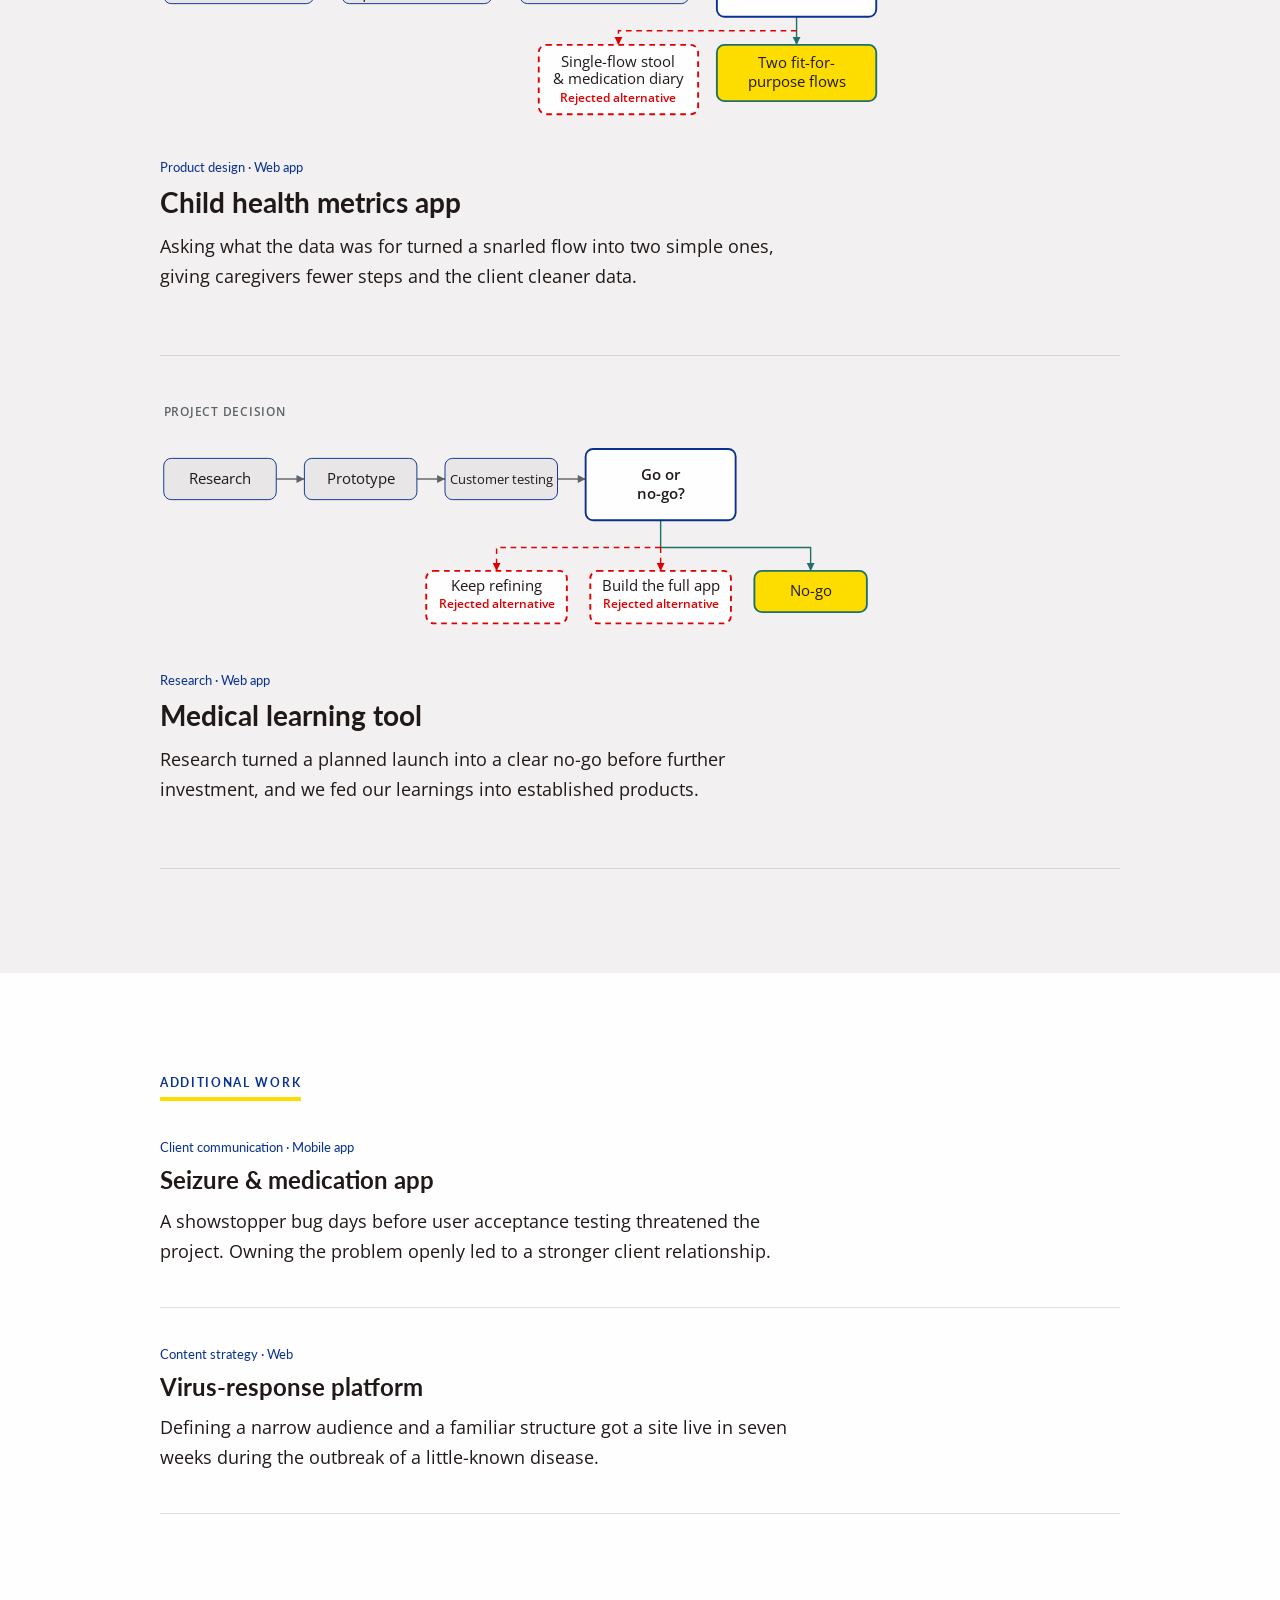
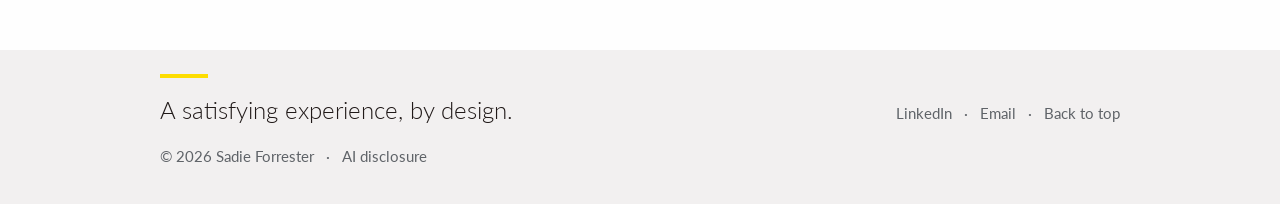
==== commit 77ec9778: "End zone: pager and footer share one warm band with a sign-off The case-study pager moves out of <ma" ====
--- a/index.html
+++ b/index.html
@@ -8,6 +8,20 @@
 <link rel="apple-touch-icon" href="assets/apple-touch-icon.png">
 <title>Sadie Forrester — Product Designer</title>
 <meta name="description" content="Sadie Forrester, product designer. To design a satisfying experience, first check what wrong would look like: case studies from healthtech, professional education, and two solo-shipped iOS apps.">
+<link rel="canonical" href="https://sadieforrester.com/">
+<meta property="og:type" content="website">
+<meta property="og:site_name" content="Sadie Forrester">
+<meta property="og:url" content="https://sadieforrester.com/">
+<meta property="og:title" content="Sadie Forrester — Product Designer">
+<meta property="og:description" content="Sadie Forrester, product designer. To design a satisfying experience, first check what wrong would look like: case studies from healthtech, professional education, and two solo-shipped iOS apps.">
+<meta property="og:image" content="https://sadieforrester.com/assets/og-card.png">
+<meta property="og:image:width" content="1200">
+<meta property="og:image:height" content="627">
+<meta property="og:image:alt" content="To design a satisfying experience, first check what wrong would look like. Sadie Forrester, product design, sadieforrester.com">
+<meta name="twitter:card" content="summary_large_image">
+<meta name="twitter:title" content="Sadie Forrester — Product Designer">
+<meta name="twitter:description" content="Sadie Forrester, product designer. To design a satisfying experience, first check what wrong would look like: case studies from healthtech, professional education, and two solo-shipped iOS apps.">
+<meta name="twitter:image" content="https://sadieforrester.com/assets/og-card.png">
 <link rel="preconnect" href="https://fonts.googleapis.com">
 <link rel="preconnect" href="https://fonts.gstatic.com" crossorigin>
 <link href="https://fonts.googleapis.com/css2?family=Lato:wght@300;400;700&family=Open+Sans:ital,wght@0,400;0,600;1,400&display=swap&subset=latin" rel="stylesheet">
@@ -120,13 +134,24 @@
 
 
 </main>
+<div class="end-zone">
 <footer class="site-footer">
 <div class="wrap">
+<div class="row">
+<p class="sign">A satisfying experience, by design.</p>
+<ul aria-label="Contact">
+<li><a href="https://www.linkedin.com/in/sadieforrester" rel="noopener">LinkedIn</a></li>
+<li><a href="mailto:sadief@gmail.com">Email</a></li>
+<li><a href="#main">Back to top</a></li>
+</ul>
+</div>
 <ul>
+<li>© 2026 Sadie Forrester</li>
 <li><a href="ai-note.html">AI disclosure</a></li>
 </ul>
-<p class="copy">© 2026 Sadie Forrester</p>
 </div>
 </footer>
+</div>
+<script src="nav.js" defer></script>
 </body>
 </html>
--- a/styles.css
+++ b/styles.css
@@ -19,15 +19,15 @@
 .tag{font-family:Lato,sans-serif;font-weight:400;font-size:13px;line-height:1;color:var(--blue);margin:0}
 .meta{font-size:14px;line-height:1.5;font-style:italic;color:var(--grey);margin:0}.meta a{color:var(--blue);text-decoration:none;font-style:normal}.meta a:hover{text-decoration:underline}.meta .pdf{font-size:11px;vertical-align:2px}
 .label{font-family:Lato,sans-serif;font-weight:700;font-size:12px;line-height:1;letter-spacing:.14em;text-transform:uppercase;color:var(--blue);margin:0;padding-bottom:8px;border-bottom:4px solid var(--gold);width:max-content;max-width:var(--text)}
-.site-header{height:64px;background:var(--offwhite);border-bottom:1px solid var(--border)}
+.site-header{height:64px;background:var(--offwhite);border-bottom:1px solid var(--border);transition:height 200ms ease}
 .site-header .wrap{height:100%;display:flex;align-items:center;justify-content:space-between;gap:24px}
-.brand{font-family:Lato,sans-serif;font-weight:400;font-size:17px;color:var(--brown);text-decoration:none;white-space:nowrap}
+.brand{font-family:Lato,sans-serif;font-weight:400;font-size:17px;color:var(--brown);text-decoration:none;white-space:nowrap;transition:font-size 200ms ease,color 150ms}
 .brand:hover{color:var(--blue)}
 .nav ul{list-style:none;margin:0;padding:0;display:flex;gap:24px}
-.nav a{text-decoration:none;font-family:Lato,sans-serif;font-size:15px;line-height:1;padding:6px 0;color:var(--brown)}
+.nav a{text-decoration:none;font-family:Lato,sans-serif;font-size:15px;line-height:1;padding:6px 0 5px;color:var(--brown);white-space:nowrap;border-bottom:3px solid transparent;transition:color 150ms,border-color 150ms}
 .nav a:hover{color:var(--blue)}
-.nav a[aria-current]{color:var(--blue);font-weight:700}.nav .pdf{color:var(--grey);font-size:11px;vertical-align:2px}
-@media (max-width:479px){.brand{font-size:15px}.nav ul{gap:16px}.nav a{font-size:14px}}
+.nav a[aria-current]{color:var(--brown);border-bottom-color:var(--gold)}.nav a[aria-current]:hover{color:var(--blue)}.nav .pdf{color:inherit;font-size:11px;vertical-align:2px}
+@media (max-width:479px){.brand{font-size:15px}.nav ul{gap:12px}.nav a{font-size:14px}}
 .case-header{padding-top:64px;padding-bottom:40px}.lead.wrap{padding-left:var(--gutter);padding-right:var(--gutter)}
 .figure .dg-mobile,.strip .dg-mobile{display:block}.figure .dg-desktop,.strip .dg-desktop{display:none}.lead .dg-mobile{max-width:360px}
 .case-header .tag+h1{margin-top:16px}
@@ -58,13 +58,18 @@
 .ai-note h3{font-family:Lato,sans-serif;font-weight:700;font-size:13px;line-height:1;color:var(--blue);margin:0 0 16px}
 .ai-note p{font-size:17px;line-height:1.65;color:var(--brown)}
 .ai-note .meta{margin-top:16px}
-.pager{margin-top:104px;padding-top:32px;padding-bottom:32px;border-top:1px solid var(--border);display:flex;flex-direction:column;gap:16px}
+.end-zone{background:var(--warm);margin-top:104px}
+.pager{margin:0 auto;padding:32px var(--gutter);position:relative;display:flex;flex-direction:column;gap:16px}
+.pager::after{content:"";position:absolute;left:var(--gutter);right:var(--gutter);bottom:0;height:1px;background:var(--border)}
 .pager a{text-decoration:none;display:flex;flex-direction:column;gap:6px;color:var(--brown)}.pager .kicker{font-family:Lato,sans-serif;font-size:13px;color:var(--grey)}.pager .title{font-family:Lato,sans-serif;font-weight:700;font-size:18px;line-height:1.3}.pager a:hover .title{color:var(--blue);text-decoration:underline;text-underline-offset:3px}.pager .prev .kicker::before{content:"← "}.pager .next .kicker::after{content:" →"}
-.pager .next{text-align:left}
-.site-footer{margin-top:0;background:var(--warm);padding:32px 0 40px;color:var(--grey);font-size:14px;line-height:1.5}
-.site-footer ul{list-style:none;margin:0;padding:0;display:flex;flex-wrap:wrap;gap:8px 24px}.site-footer a,.contact-links a,.site-nav a{padding:4px 0;margin:-4px 0;display:inline-block}.site-footer a{color:var(--grey)}.site-footer a:hover{color:var(--blue)}
-.site-footer .copy{margin:8px 0 0}.site-footer .sign{font-family:Lato,sans-serif;font-weight:300;font-size:20px;line-height:1.3;color:var(--brown);margin:0 0 24px}
-@media (min-width:768px){:root{--gutter:48px}
+.pager .next{text-align:right;margin-left:auto;align-items:flex-end}
+.site-footer{margin:0;background:var(--warm);padding:24px 0 40px;color:var(--grey);font-size:14px;line-height:1.5}
+.site-footer ul{list-style:none;margin:0;padding:0;display:flex;flex-wrap:wrap;gap:8px 0;align-items:baseline;font-family:Lato,sans-serif;font-size:15px;line-height:1}
+.site-footer li+li::before{content:"\00B7";margin:0 12px}.site-footer a,.contact-links a,.site-nav a{padding:4px 0;margin:-4px 0;display:inline-block}.site-footer a{color:var(--grey);text-decoration:none}.site-footer a:hover{color:var(--blue);text-decoration:underline;text-underline-offset:3px}
+.site-footer .row{display:flex;flex-wrap:wrap;justify-content:space-between;align-items:baseline;gap:16px 40px;margin-bottom:24px}
+.site-footer .sign{font-family:Lato,sans-serif;font-weight:300;font-size:20px;line-height:1.3;color:var(--brown);margin:0;text-wrap:balance}
+.site-footer .sign::before{content:"";display:block;width:48px;height:4px;background:var(--gold);margin-bottom:16px}
+@media (min-width:768px){.site-footer .sign{font-size:24px}:root{--gutter:48px}
 h1{font-size:48px}h2{font-size:28px}h3{font-size:20px}
 body{font-size:18px}
 .body-lg{font-size:21px}
@@ -74,9 +79,9 @@
 .screens{grid-template-columns:repeat(2,minmax(0,1fr));gap:64px;max-width:784px}.lead-pair{grid-template-columns:repeat(2,minmax(0,1fr));gap:64px;max-width:784px}
 .screens figure{max-width:360px}.screens.three{grid-template-columns:repeat(3,minmax(0,1fr));gap:48px;max-width:var(--media)}.screens.three figure{max-width:300px}
 .pager{flex-direction:row;justify-content:space-between}
-.pager .next{text-align:right;margin-left:auto;align-items:flex-end}
+
 }
-@media (min-width:1024px){.site-header{position:sticky;top:0;z-index:10}.section{padding-top:136px}.home-section{padding-top:168px}.home-section:last-of-type{padding-bottom:64px}.about-contact{padding:64px 0 88px}.home-section.alt{padding-top:64px}.hero+.home-section{padding-top:64px}.outcome+.section{padding-top:104px}.pager{margin-top:168px}}
+@media (min-width:1024px){.site-header{position:sticky;top:0;z-index:10}.site-header.is-compact{height:48px}.site-header.is-compact .brand{font-size:15px}.section{padding-top:136px}.home-section{padding-top:168px}.home-section:last-of-type{padding-bottom:64px}.about-contact{padding:64px 0 88px}.home-section.alt{padding-top:64px}.hero+.home-section{padding-top:64px}.outcome+.section{padding-top:104px}.end-zone{margin-top:136px}}
 
 /* ---- Home ---- */
 .hero{padding-top:64px;padding-bottom:64px}
@@ -101,7 +106,7 @@
 /* ---- Redacted figure ---- */
 .redact{display:inline-block;width:1.6em;height:.62em;background:var(--brown);border-radius:1px;vertical-align:baseline;margin:0 .06em}
 @media (forced-colors:active){.redact{background:CanvasText;forced-color-adjust:none}}
-.case-header .tagrow{display:flex;flex-wrap:wrap;align-items:center;gap:8px 16px}.badge{display:inline-block;font-family:"Open Sans",system-ui,sans-serif;font-size:12px;line-height:1;color:var(--grey);border:1px solid var(--border);border-radius:999px;padding:5px 10px}.case-header .tagrow+h1{margin-top:16px}
+.case-header .tagrow{display:flex;flex-wrap:wrap;align-items:center;gap:8px 16px}.badge{display:inline-block;font-family:Lato,sans-serif;font-weight:400;font-size:13px;line-height:1;color:var(--grey);padding:0}.badge::before{content:"["}.badge::after{content:"]"}.case-header .tagrow+h1{margin-top:16px}
 /* ---- Working documents (client diagrams) ---- */
 .docs{display:grid;grid-template-columns:1fr;gap:40px}
 .docs figure{margin:0}
@@ -114,7 +119,7 @@
 
 .docs.email{max-width:560px}
 
-.note-page .section{padding-top:64px}.note-page .section:last-of-type{padding-bottom:104px}
+.note-page .section{padding-top:64px}.note-page .section:last-of-type{padding-bottom:0}
 .home-hero{padding-top:64px;padding-bottom:64px}.home-hero .display{max-width:var(--media);text-wrap:balance}
 .hero-br{display:none}@media (min-width:768px){.hero-br{display:inline}}
 /* ---- About ---- */
@@ -125,7 +130,7 @@
 .lead.doc a.zoom{display:block;max-width:560px}.lead.doc img{position:static;width:100%;height:auto;border-radius:8px;object-fit:unset}
 .strips{list-style:none;margin:0;padding:0}.strip{padding:40px 0;border-top:1px solid var(--border)}.strip:first-child{border-top:0;padding-top:0}.strip.plain:first-child{padding-top:0}.strip:last-child{border-bottom:1px solid var(--border)}.strip .media{display:block}.strip .media svg{width:100%;height:auto}.strip .media .dg-desktop{width:100%;max-width:720px;height:auto}.strip .media .dg-mobile{max-width:360px}.strip .plain .body,.strip.plain .body{margin-top:0}.strip .body{margin-top:24px;max-width:var(--text)}.strip .tag+h3{margin-top:12px}.strip h3{font-size:24px;line-height:1.2;color:var(--brown)}.strip h3 a{color:inherit}.strip h3+p{margin-top:12px}.strip h3 a{text-decoration:none}.strip h3 a:hover{text-decoration:underline}.strip h3 a::after{content:" →";opacity:0;transition:opacity 150ms}.strip:hover h3 a::after,.strip:focus-within h3 a::after{opacity:1}.strip svg rect{transition:stroke 150ms}.strip:hover svg rect[stroke="#093190"],.strip:focus-within svg rect[stroke="#093190"]{stroke-width:2}.strip:hover h3 a,.strip:focus-within h3 a{color:var(--blue)}
 @media (min-width:768px){.strip h3{font-size:28px}.strip{padding:48px 0 64px}.strip:first-child{padding-top:0}.strip .body{margin-top:32px}.strip.plain .body{margin-top:0}.strip.plain{padding:40px 0}.strip.plain h3{font-size:24px}}
-.path h3 a{text-decoration:none;color:inherit}.path h3 a:hover{text-decoration:underline;color:var(--blue)}.nf .section{padding-top:64px;padding-bottom:64px}
+.path h3 a{text-decoration:none;color:inherit}.path h3 a:hover{text-decoration:underline;color:var(--blue)}.nf .section{padding-top:64px;padding-bottom:0}
 .sitemap ul{list-style:none;margin:0;padding:0}.sitemap>ul{display:grid;gap:24px}.sitemap ul ul{margin-top:12px;padding-left:0;display:grid;gap:8px}.sitemap a{text-decoration:none;color:var(--brown)}.sitemap a:hover{color:var(--blue);text-decoration:underline}.sitemap>ul>li>a{font-family:Lato,sans-serif;font-weight:700}.sitemap .pdf{color:var(--grey);font-size:11px;vertical-align:2px}
 .case-header h1+.text{margin-top:16px}@media (min-width:768px){.sitemap>ul{grid-template-columns:repeat(2,minmax(0,1fr));gap:40px 64px;grid-auto-flow:dense}.sitemap>ul>li{grid-column:1}.sitemap>ul>li.col2,.sitemap>ul>li.col2~li{grid-column:2}}
 .nf .case-header{padding-bottom:24px}
@@ -140,3 +145,4 @@
 .docs a.crop-doc{aspect-ratio:884/560;overflow:hidden;border-radius:8px}.docs a.crop-doc img{height:100%;object-fit:cover;object-position:top;border-radius:0}
 
 @media (prefers-reduced-motion:reduce){*,*::before,*::after{transition-duration:0s!important;animation-duration:0s!important;scroll-behavior:auto!important}}
+main>.home-section:last-of-type{padding-bottom:0}
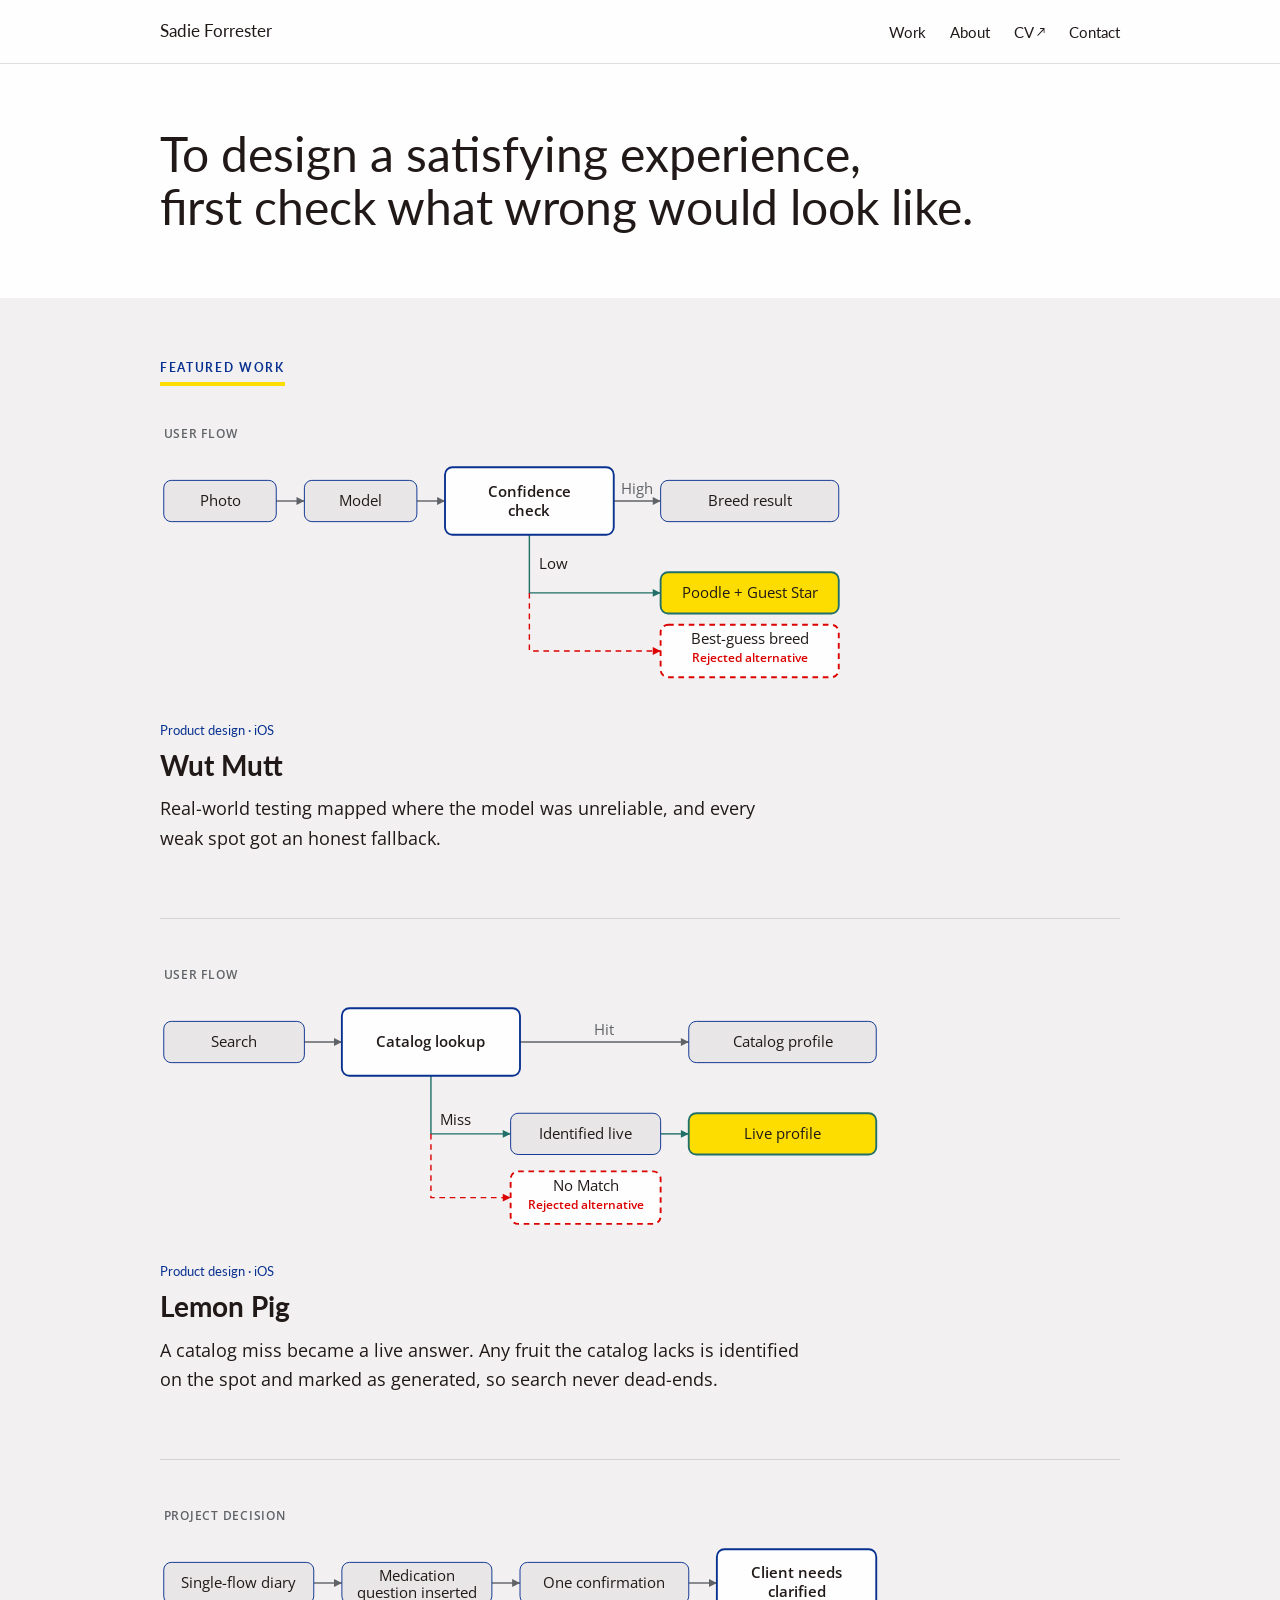
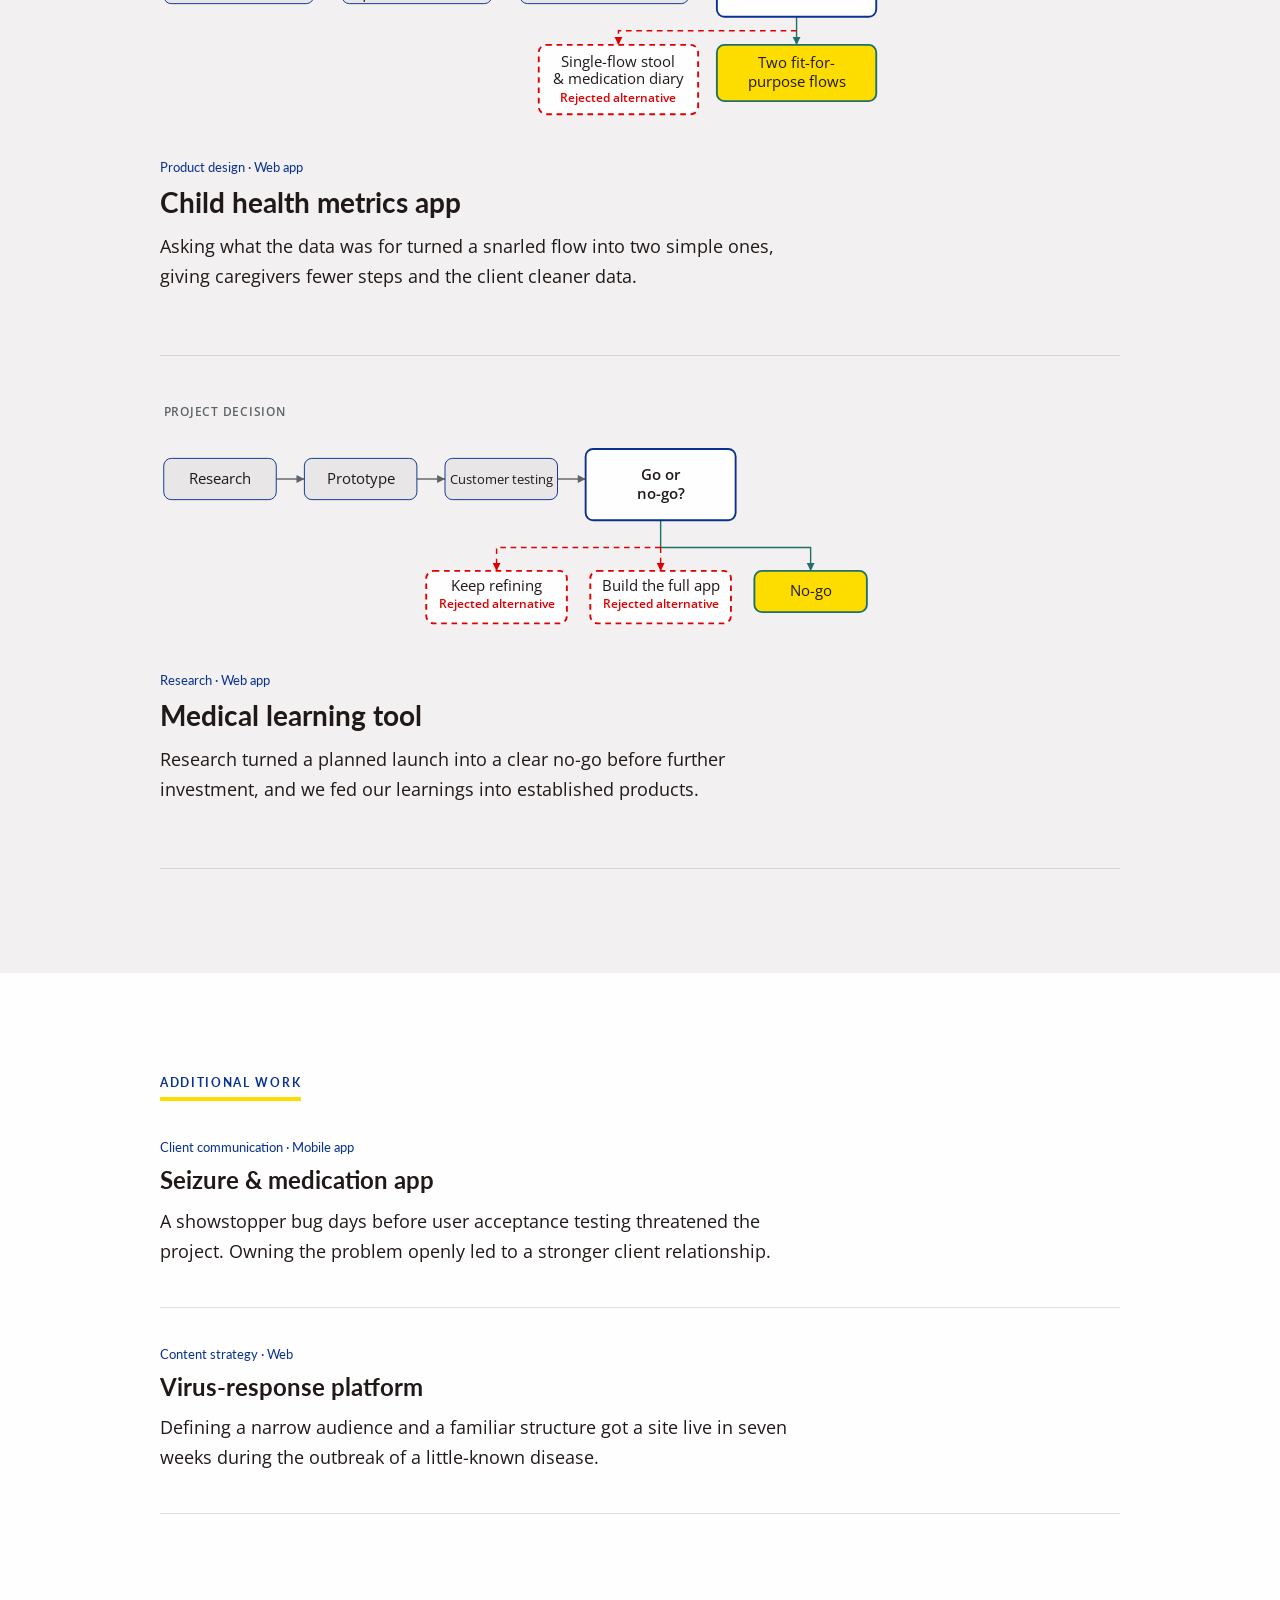
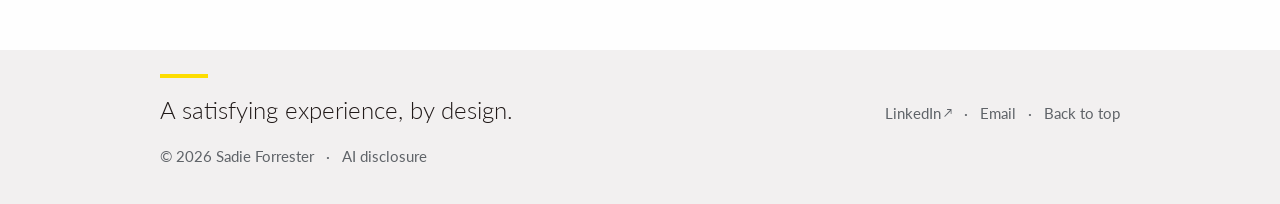
==== commit 8014b2d8: "External links open in a new tab with an arrow and a hidden note LinkedIn links gain target=_blank, " ====
--- a/index.html
+++ b/index.html
@@ -36,7 +36,7 @@
 <ul>
 <li><a href="#work">Work</a></li>
 <li><a href="about.html">About</a></li>
-<li><a href="cv.pdf" target="_blank" rel="noopener">CV<span class="pdf" aria-hidden="true"> ↗</span></a></li>
+<li><a href="cv.pdf" target="_blank" rel="noopener">CV<span class="pdf" aria-hidden="true"> ↗</span><span class="sr"> (opens in a new tab)</span></a></li>
 <li><a href="about.html#contact">Contact</a></li>
 </ul>
 </nav>
@@ -140,7 +140,7 @@
 <div class="row">
 <p class="sign">A satisfying experience, by design.</p>
 <ul aria-label="Contact">
-<li><a href="https://www.linkedin.com/in/sadieforrester" rel="noopener">LinkedIn</a></li>
+<li><a href="https://www.linkedin.com/in/sadieforrester" target="_blank" rel="noopener">LinkedIn<span class="pdf" aria-hidden="true"> ↗</span><span class="sr"> (opens in a new tab)</span></a></li>
 <li><a href="mailto:sadief@gmail.com">Email</a></li>
 <li><a href="#main">Back to top</a></li>
 </ul>
--- a/styles.css
+++ b/styles.css
@@ -65,7 +65,8 @@
 .pager .next{text-align:right;margin-left:auto;align-items:flex-end}
 .site-footer{margin:0;background:var(--warm);padding:24px 0 40px;color:var(--grey);font-size:14px;line-height:1.5}
 .site-footer ul{list-style:none;margin:0;padding:0;display:flex;flex-wrap:wrap;gap:8px 0;align-items:baseline;font-family:Lato,sans-serif;font-size:15px;line-height:1}
-.site-footer li+li::before{content:"\00B7";margin:0 12px}.site-footer a,.contact-links a,.site-nav a{padding:4px 0;margin:-4px 0;display:inline-block}.site-footer a{color:var(--grey);text-decoration:none}.site-footer a:hover{color:var(--blue);text-decoration:underline;text-underline-offset:3px}
+.site-footer li+li::before{content:"\00B7";margin:0 12px}.site-footer a,.contact-links a,.site-nav a{padding:4px 0;margin:-4px 0;display:inline-block}.site-footer a{color:var(--grey);text-decoration:none}
+.site-footer .pdf{font-size:11px;vertical-align:2px}.site-footer a:hover{color:var(--blue);text-decoration:underline;text-underline-offset:3px}
 .site-footer .row{display:flex;flex-wrap:wrap;justify-content:space-between;align-items:baseline;gap:16px 40px;margin-bottom:24px}
 .site-footer .sign{font-family:Lato,sans-serif;font-weight:300;font-size:20px;line-height:1.3;color:var(--brown);margin:0;text-wrap:balance}
 .site-footer .sign::before{content:"";display:block;width:48px;height:4px;background:var(--gold);margin-bottom:16px}
@@ -101,6 +102,7 @@
 .card h3+p{margin-top:8px}
 .card h3 a::after{content:" →";opacity:0;transition:opacity 150ms}.card:hover h3 a::after,.card:focus-within h3 a::after{opacity:1}
 .contact-links{list-style:none;margin:24px 0 0;padding:0;display:flex;flex-wrap:wrap;gap:12px 32px;font-family:Lato,sans-serif}
+.contact-links .pdf{font-size:11px;vertical-align:2px}
 @media (min-width:768px){.hero{padding-top:64px;padding-bottom:64px}.hero .display{font-size:48px}.home-section{padding:104px 0}.home-section.alt{padding-top:64px}.cards{grid-template-columns:repeat(2,minmax(0,1fr));gap:40px}}
 
 /* ---- Redacted figure ---- */
@@ -131,7 +133,7 @@
 .strips{list-style:none;margin:0;padding:0}.strip{padding:40px 0;border-top:1px solid var(--border)}.strip:first-child{border-top:0;padding-top:0}.strip.plain:first-child{padding-top:0}.strip:last-child{border-bottom:1px solid var(--border)}.strip .media{display:block}.strip .media svg{width:100%;height:auto}.strip .media .dg-desktop{width:100%;max-width:720px;height:auto}.strip .media .dg-mobile{max-width:360px}.strip .plain .body,.strip.plain .body{margin-top:0}.strip .body{margin-top:24px;max-width:var(--text)}.strip .tag+h3{margin-top:12px}.strip h3{font-size:24px;line-height:1.2;color:var(--brown)}.strip h3 a{color:inherit}.strip h3+p{margin-top:12px}.strip h3 a{text-decoration:none}.strip h3 a:hover{text-decoration:underline}.strip h3 a::after{content:" →";opacity:0;transition:opacity 150ms}.strip:hover h3 a::after,.strip:focus-within h3 a::after{opacity:1}.strip svg rect{transition:stroke 150ms}.strip:hover svg rect[stroke="#093190"],.strip:focus-within svg rect[stroke="#093190"]{stroke-width:2}.strip:hover h3 a,.strip:focus-within h3 a{color:var(--blue)}
 @media (min-width:768px){.strip h3{font-size:28px}.strip{padding:48px 0 64px}.strip:first-child{padding-top:0}.strip .body{margin-top:32px}.strip.plain .body{margin-top:0}.strip.plain{padding:40px 0}.strip.plain h3{font-size:24px}}
 .path h3 a{text-decoration:none;color:inherit}.path h3 a:hover{text-decoration:underline;color:var(--blue)}.nf .section{padding-top:64px;padding-bottom:0}
-.sitemap ul{list-style:none;margin:0;padding:0}.sitemap>ul{display:grid;gap:24px}.sitemap ul ul{margin-top:12px;padding-left:0;display:grid;gap:8px}.sitemap a{text-decoration:none;color:var(--brown)}.sitemap a:hover{color:var(--blue);text-decoration:underline}.sitemap>ul>li>a{font-family:Lato,sans-serif;font-weight:700}.sitemap .pdf{color:var(--grey);font-size:11px;vertical-align:2px}
+.sitemap ul{list-style:none;margin:0;padding:0}.sitemap>ul{display:grid;gap:24px}.sitemap ul ul{margin-top:12px;padding-left:0;display:grid;gap:8px}.sitemap a{text-decoration:none;color:var(--brown)}.sitemap a:hover{color:var(--blue);text-decoration:underline}.sitemap>ul>li>a{font-family:Lato,sans-serif;font-weight:700}.sitemap .pdf{color:inherit;font-size:11px;vertical-align:2px}
 .case-header h1+.text{margin-top:16px}@media (min-width:768px){.sitemap>ul{grid-template-columns:repeat(2,minmax(0,1fr));gap:40px 64px;grid-auto-flow:dense}.sitemap>ul>li{grid-column:1}.sitemap>ul>li.col2,.sitemap>ul>li.col2~li{grid-column:2}}
 .nf .case-header{padding-bottom:24px}
 .text+.quote{margin-top:40px}
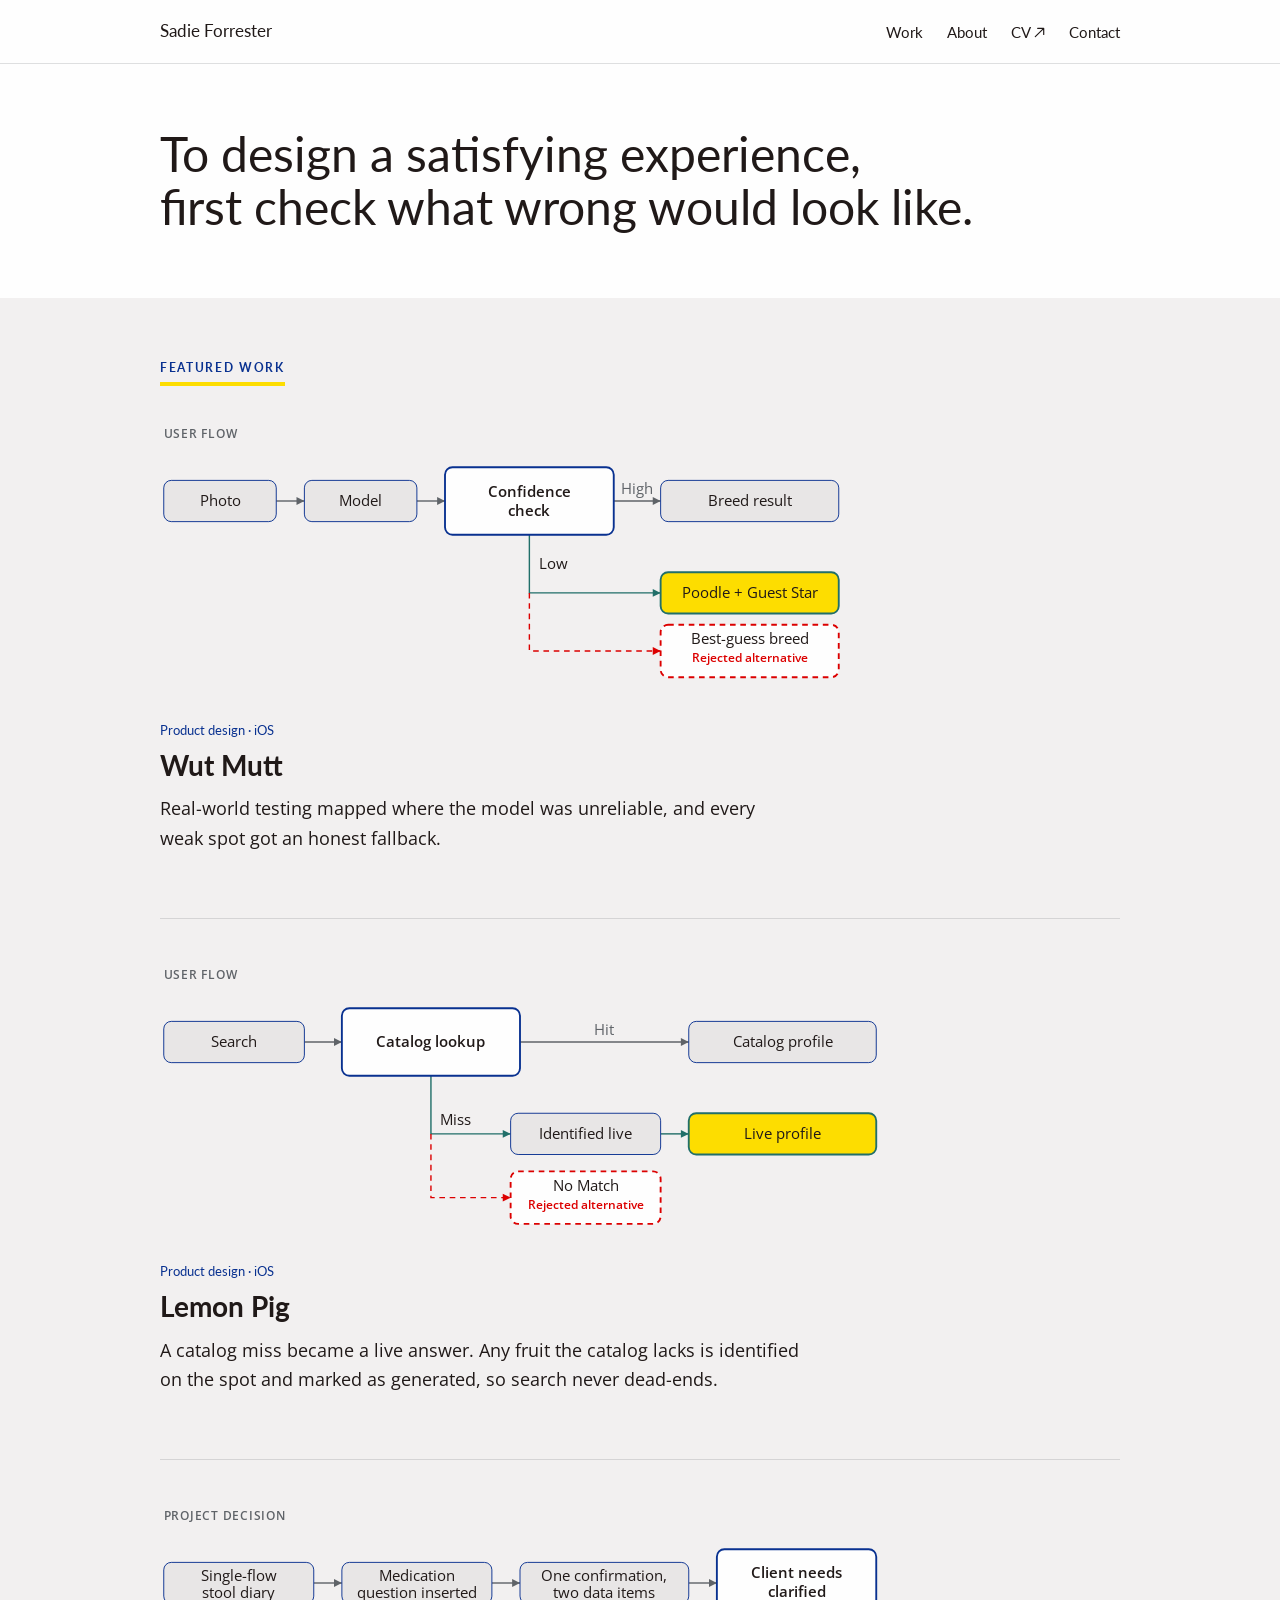
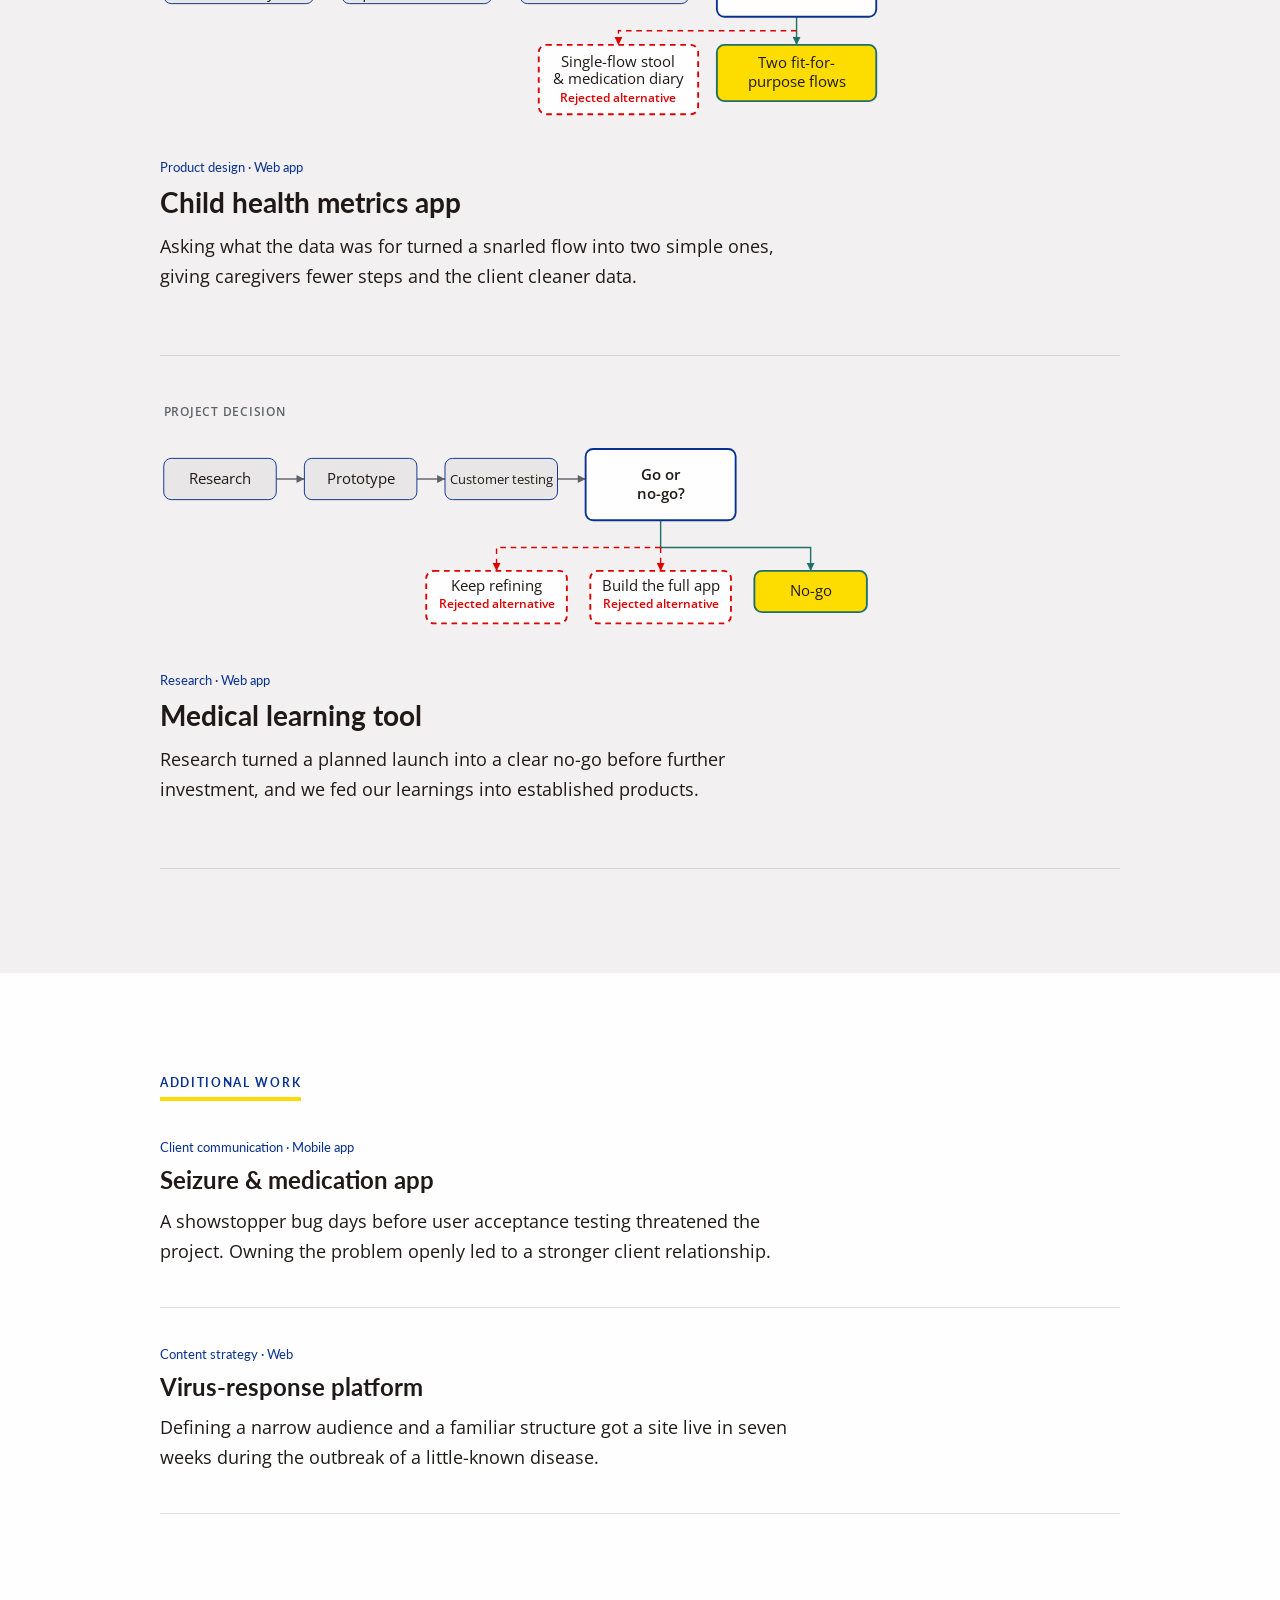
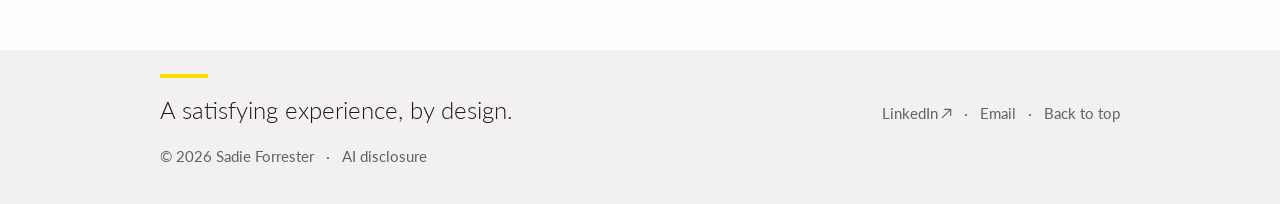
==== commit d5402aa9: "Home diagrams match on mobile; draw the external-link arrow in CSS Replace the Wut Mutt and Medical " ====
--- a/index.html
+++ b/index.html
@@ -36,7 +36,7 @@
 <ul>
 <li><a href="#work">Work</a></li>
 <li><a href="about.html">About</a></li>
-<li><a href="cv.pdf" target="_blank" rel="noopener">CV<span class="pdf" aria-hidden="true"> ↗</span><span class="sr"> (opens in a new tab)</span></a></li>
+<li><a href="cv.pdf" target="_blank" rel="noopener">CV<span class="pdf" aria-hidden="true"> ↗︎</span><span class="sr"> (opens in a new tab)</span></a></li>
 <li><a href="about.html#contact">Contact</a></li>
 </ul>
 </nav>
@@ -54,7 +54,7 @@
 <article>
 <a class="media" href="wut-mutt.html" tabindex="-1" aria-hidden="true">
 <svg class="dg-desktop" viewBox="36 -28 768 284" role="img" aria-labelledby="s1" font-family="'Open Sans',system-ui,sans-serif" font-size="16"><title id="s1">Wut Mutt’s confidence check: a photo goes to the model; high confidence returns a breed; low confidence returns Poodle + Guest Star, shipped; a best-guess breed was rejected</title><defs><marker id="s1g" viewBox="0 0 10 10" refX="9" refY="5" markerWidth="7" markerHeight="7" orient="auto-start-reverse"><path d="M1 1 9 5 1 9z" fill="#5F6368"/></marker><marker id="s1c" viewBox="0 0 10 10" refX="9" refY="5" markerWidth="7" markerHeight="7" orient="auto-start-reverse"><path d="M1 1 9 5 1 9z" fill="#216F69"/></marker><marker id="s1r" viewBox="0 0 10 10" refX="9" refY="5" markerWidth="7" markerHeight="7" orient="auto-start-reverse"><path d="M1 1 9 5 1 9z" fill="#DC0000"/></marker></defs><text class="kicker" x="40" y="-15" fill="#5F6368" font-weight="600" font-size="13" letter-spacing=".06em">USER FLOW</text><g fill="none" stroke="#5F6368" stroke-width="1.5"><path d="M160 52H190" marker-end="url(#s1g)"/><path d="M310 52H340" marker-end="url(#s1g)"/><path d="M520 52H570" marker-end="url(#s1g)"/></g><path d="M430 88V150H570" fill="none" stroke="#216F69" stroke-width="1.5" marker-end="url(#s1c)"/><path d="M430 150V212H570" fill="none" stroke="#DC0000" stroke-width="1.5" stroke-dasharray="6 5" marker-end="url(#s1r)"/><text x="545" y="44" text-anchor="middle" fill="#5F6368">High</text><text x="440" y="124" fill="#201918">Low</text><rect x="40" y="30" width="120" height="44" rx="8" fill="#E8E6E6" stroke="#093190"/><rect x="190" y="30" width="120" height="44" rx="8" fill="#E8E6E6" stroke="#093190"/><rect x="340" y="16" width="180" height="72" rx="8" fill="#FEFEFE" stroke="#093190" stroke-width="2"/><rect x="570" y="30" width="190" height="44" rx="8" fill="#E8E6E6" stroke="#093190"/><rect x="570" y="128" width="190" height="44" rx="8" fill="#FDDD00" stroke="#216F69" stroke-width="2"/><rect x="570" y="184" width="190" height="56" rx="8" fill="#FEFEFE" stroke="#DC0000" stroke-width="2" stroke-dasharray="6 5"/><text x="100" y="57" text-anchor="middle" fill="#201918">Photo</text><text x="250" y="57" text-anchor="middle" fill="#201918">Model</text><text x="430" y="48" text-anchor="middle" fill="#201918" font-weight="600">Confidence</text><text x="430" y="68" text-anchor="middle" fill="#201918" font-weight="600">check</text><text x="665" y="57" text-anchor="middle" fill="#201918">Breed result</text><text x="665" y="155" text-anchor="middle" fill="#201918">Poodle + Guest Star</text><text x="665" y="205" text-anchor="middle" fill="#201918">Best-guess breed</text><text x="665" y="224" text-anchor="middle" fill="#DC0000" font-weight="600" font-size="13">Rejected alternative</text></svg>
-<svg class="dg-mobile" viewBox="0 -28 360 438" aria-hidden="true" font-family="'Open Sans',system-ui,sans-serif" font-size="14"><defs><marker id="m1g" viewBox="0 0 10 10" refX="9" refY="5" markerWidth="7" markerHeight="7" orient="auto-start-reverse"><path d="M1 1 9 5 1 9z" fill="#5F6368"/></marker><marker id="m1c" viewBox="0 0 10 10" refX="9" refY="5" markerWidth="7" markerHeight="7" orient="auto-start-reverse"><path d="M1 1 9 5 1 9z" fill="#216F69"/></marker><marker id="m1r" viewBox="0 0 10 10" refX="9" refY="5" markerWidth="7" markerHeight="7" orient="auto-start-reverse"><path d="M1 1 9 5 1 9z" fill="#DC0000"/></marker></defs><text class="kicker" x="20" y="-15" fill="#5F6368" font-weight="600" font-size="12" letter-spacing=".06em">USER FLOW</text><path d="M180 54V80" fill="none" stroke="#5F6368" stroke-width="1.5" marker-end="url(#m1g)"/><path d="M180 124V150" fill="none" stroke="#5F6368" stroke-width="1.5" marker-end="url(#m1g)"/><rect x="100" y="80" width="160" height="44" rx="8" fill="#E8E6E6" stroke="#093190"/><text x="180" y="107" text-anchor="middle" fill="#201918">Model</text><path d="M180 222V236H270V250" fill="none" stroke="#5F6368" stroke-width="1.5" marker-end="url(#m1g)"/><path d="M180 222V236H90V250" fill="none" stroke="#216F69" stroke-width="1.5" marker-end="url(#m1c)"/><path d="M90 294V320" fill="none" stroke="#DC0000" stroke-width="1.5" stroke-dasharray="6 5" marker-end="url(#m1r)"/><text x="276" y="246" fill="#5F6368" font-size="13">High</text><text x="100" y="246" fill="#201918" font-size="13">Low</text><rect x="100" y="10" width="160" height="44" rx="8" fill="#E8E6E6" stroke="#093190"/><rect x="100" y="150" width="160" height="72" rx="8" fill="#FEFEFE" stroke="#093190" stroke-width="2"/><rect x="190" y="250" width="160" height="44" rx="8" fill="#E8E6E6" stroke="#093190"/><rect x="10" y="250" width="160" height="44" rx="8" fill="#FDDD00" stroke="#216F69" stroke-width="2"/><rect x="10" y="320" width="160" height="44" rx="8" fill="#FEFEFE" stroke="#DC0000" stroke-width="2" stroke-dasharray="6 5"/><text x="180" y="37" text-anchor="middle" fill="#201918">Photo</text><text x="180" y="182" text-anchor="middle" fill="#201918" font-weight="600">Confidence</text><text x="180" y="202" text-anchor="middle" fill="#201918" font-weight="600">check</text><text x="270" y="277" text-anchor="middle" fill="#201918">Breed result</text><text x="90" y="272" text-anchor="middle" fill="#201918" font-size="13">Poodle +</text><text x="90" y="286" text-anchor="middle" fill="#201918" font-size="13">Guest Star</text><text x="90" y="347" text-anchor="middle" fill="#201918">Best guess</text></svg>
+<svg class="dg-mobile" viewBox="0 -28 360 414" aria-hidden="true" font-family="'Open Sans',system-ui,sans-serif" font-size="14"><defs><marker id="m1g" viewBox="0 0 10 10" refX="9" refY="5" markerWidth="7" markerHeight="7" orient="auto-start-reverse"><path d="M1 1 9 5 1 9z" fill="#5F6368"/></marker><marker id="m1c" viewBox="0 0 10 10" refX="9" refY="5" markerWidth="7" markerHeight="7" orient="auto-start-reverse"><path d="M1 1 9 5 1 9z" fill="#216F69"/></marker><marker id="m1r" viewBox="0 0 10 10" refX="9" refY="5" markerWidth="7" markerHeight="7" orient="auto-start-reverse"><path d="M1 1 9 5 1 9z" fill="#DC0000"/></marker></defs><text class="kicker" x="20" y="-15" fill="#5F6368" font-weight="600" font-size="12" letter-spacing=".06em">USER FLOW</text><g fill="none" stroke="#5F6368" stroke-width="1.5"><path d="M95 54V80" marker-end="url(#m1g)"/><path d="M95 124V150" marker-end="url(#m1g)"/><path d="M170 186H210" marker-end="url(#m1g)"/></g><path d="M95 222V290" fill="none" stroke="#216F69" stroke-width="1.5" marker-end="url(#m1c)"/><path d="M95 256H280V290" fill="none" stroke="#DC0000" stroke-width="1.5" stroke-dasharray="6 5" marker-end="url(#m1r)"/><text x="190" y="177" text-anchor="middle" fill="#5F6368">High</text><text x="20" y="251" fill="#201918">Low</text><rect x="20" y="10" width="150" height="44" rx="8" fill="#E8E6E6" stroke="#093190"/><rect x="20" y="80" width="150" height="44" rx="8" fill="#E8E6E6" stroke="#093190"/><rect x="20" y="150" width="150" height="72" rx="8" fill="#FEFEFE" stroke="#093190" stroke-width="2"/><rect x="210" y="164" width="140" height="44" rx="8" fill="#E8E6E6" stroke="#093190"/><rect x="20" y="290" width="150" height="56" rx="8" fill="#FDDD00" stroke="#216F69" stroke-width="2"/><rect x="210" y="290" width="140" height="56" rx="8" fill="#FEFEFE" stroke="#DC0000" stroke-width="2" stroke-dasharray="6 5"/><text x="95" y="37" text-anchor="middle" fill="#201918">Photo</text><text x="95" y="107" text-anchor="middle" fill="#201918">Model</text><text x="95" y="182" text-anchor="middle" fill="#201918" font-weight="600">Confidence</text><text x="95" y="202" text-anchor="middle" fill="#201918" font-weight="600">check</text><text x="280" y="191" text-anchor="middle" fill="#201918">Breed result</text><text x="95" y="323" text-anchor="middle" fill="#201918">Poodle + Guest Star</text><text x="280" y="311" text-anchor="middle" fill="#201918">Best-guess breed</text><text x="280" y="329" text-anchor="middle" fill="#DC0000" font-weight="600" font-size="12">Rejected alternative</text></svg>
 </a>
 <div class="body">
 <p class="tag">Product design · iOS</p>
@@ -79,7 +79,7 @@
 <li class="strip">
 <article>
 <a class="media" href="child-health-metrics.html" tabindex="-1" aria-hidden="true">
-<svg class="dg-desktop" viewBox="36 -28 768 236" role="img" aria-labelledby="s3" font-family="'Open Sans',system-ui,sans-serif" font-size="16"><title id="s3">A single-flow stool diary gains a medication question; clarifying client needs leads to two fit-for-purpose flows, shipped; a single-flow stool and medication diary was rejected</title><defs><marker id="s3g" viewBox="0 0 10 10" refX="9" refY="5" markerWidth="7" markerHeight="7" orient="auto-start-reverse"><path d="M1 1 9 5 1 9z" fill="#5F6368"/></marker><marker id="s3c" viewBox="0 0 10 10" refX="9" refY="5" markerWidth="7" markerHeight="7" orient="auto-start-reverse"><path d="M1 1 9 5 1 9z" fill="#216F69"/></marker><marker id="s3r" viewBox="0 0 10 10" refX="9" refY="5" markerWidth="7" markerHeight="7" orient="auto-start-reverse"><path d="M1 1 9 5 1 9z" fill="#DC0000"/></marker></defs><text class="kicker" x="40" y="-15" fill="#5F6368" font-weight="600" font-size="13" letter-spacing=".06em">PROJECT DECISION</text><g fill="none" stroke="#5F6368" stroke-width="1.5"><path d="M200 52H230" marker-end="url(#s3g)"/><path d="M390 52H420" marker-end="url(#s3g)"/><path d="M600 52H630" marker-end="url(#s3g)"/></g><path d="M715 88V118" fill="none" stroke="#216F69" stroke-width="1.5" marker-end="url(#s3c)"/><path d="M715 103H525V118" fill="none" stroke="#DC0000" stroke-width="1.5" stroke-dasharray="6 5" marker-end="url(#s3r)"/><rect x="40" y="30" width="160" height="44" rx="8" fill="#E8E6E6" stroke="#093190"/><rect x="230" y="30" width="160" height="44" rx="8" fill="#E8E6E6" stroke="#093190"/><rect x="420" y="30" width="180" height="44" rx="8" fill="#E8E6E6" stroke="#093190"/><rect x="630" y="16" width="170" height="72" rx="8" fill="#FEFEFE" stroke="#093190" stroke-width="2"/><rect x="630" y="118" width="170" height="60" rx="8" fill="#FDDD00" stroke="#216F69" stroke-width="2"/><rect x="440" y="118" width="170" height="74" rx="8" fill="#FEFEFE" stroke="#DC0000" stroke-width="2" stroke-dasharray="6 5"/><text x="120" y="57" text-anchor="middle" fill="#201918">Single-flow diary</text><text x="310" y="50" text-anchor="middle" fill="#201918">Medication</text><text x="310" y="68" text-anchor="middle" fill="#201918">question inserted</text><text x="510" y="57" text-anchor="middle" fill="#201918">One confirmation</text><text x="715" y="47" text-anchor="middle" fill="#201918" font-weight="600">Client needs</text><text x="715" y="67" text-anchor="middle" fill="#201918" font-weight="600">clarified</text><text x="715" y="143" text-anchor="middle" fill="#201918">Two fit-for-</text><text x="715" y="163" text-anchor="middle" fill="#201918">purpose flows</text><text x="525" y="142" text-anchor="middle" fill="#201918">Single-flow stool</text><text x="525" y="160" text-anchor="middle" fill="#201918">&amp; medication diary</text><text x="525" y="179" text-anchor="middle" fill="#DC0000" font-weight="600" font-size="13">Rejected alternative</text></svg>
+<svg class="dg-desktop" viewBox="36 -28 768 236" role="img" aria-labelledby="s3" font-family="'Open Sans',system-ui,sans-serif" font-size="16"><title id="s3">A single-flow stool diary gains a medication question; clarifying client needs leads to two fit-for-purpose flows, shipped; a single-flow stool and medication diary was rejected</title><defs><marker id="s3g" viewBox="0 0 10 10" refX="9" refY="5" markerWidth="7" markerHeight="7" orient="auto-start-reverse"><path d="M1 1 9 5 1 9z" fill="#5F6368"/></marker><marker id="s3c" viewBox="0 0 10 10" refX="9" refY="5" markerWidth="7" markerHeight="7" orient="auto-start-reverse"><path d="M1 1 9 5 1 9z" fill="#216F69"/></marker><marker id="s3r" viewBox="0 0 10 10" refX="9" refY="5" markerWidth="7" markerHeight="7" orient="auto-start-reverse"><path d="M1 1 9 5 1 9z" fill="#DC0000"/></marker></defs><text class="kicker" x="40" y="-15" fill="#5F6368" font-weight="600" font-size="13" letter-spacing=".06em">PROJECT DECISION</text><g fill="none" stroke="#5F6368" stroke-width="1.5"><path d="M200 52H230" marker-end="url(#s3g)"/><path d="M390 52H420" marker-end="url(#s3g)"/><path d="M600 52H630" marker-end="url(#s3g)"/></g><path d="M715 88V118" fill="none" stroke="#216F69" stroke-width="1.5" marker-end="url(#s3c)"/><path d="M715 103H525V118" fill="none" stroke="#DC0000" stroke-width="1.5" stroke-dasharray="6 5" marker-end="url(#s3r)"/><rect x="40" y="30" width="160" height="44" rx="8" fill="#E8E6E6" stroke="#093190"/><rect x="230" y="30" width="160" height="44" rx="8" fill="#E8E6E6" stroke="#093190"/><rect x="420" y="30" width="180" height="44" rx="8" fill="#E8E6E6" stroke="#093190"/><rect x="630" y="16" width="170" height="72" rx="8" fill="#FEFEFE" stroke="#093190" stroke-width="2"/><rect x="630" y="118" width="170" height="60" rx="8" fill="#FDDD00" stroke="#216F69" stroke-width="2"/><rect x="440" y="118" width="170" height="74" rx="8" fill="#FEFEFE" stroke="#DC0000" stroke-width="2" stroke-dasharray="6 5"/><text x="120" y="50" text-anchor="middle" fill="#201918">Single-flow</text><text x="120" y="68" text-anchor="middle" fill="#201918">stool diary</text><text x="310" y="50" text-anchor="middle" fill="#201918">Medication</text><text x="310" y="68" text-anchor="middle" fill="#201918">question inserted</text><text x="510" y="50" text-anchor="middle" fill="#201918">One confirmation,</text><text x="510" y="68" text-anchor="middle" fill="#201918">two data items</text><text x="715" y="47" text-anchor="middle" fill="#201918" font-weight="600">Client needs</text><text x="715" y="67" text-anchor="middle" fill="#201918" font-weight="600">clarified</text><text x="715" y="143" text-anchor="middle" fill="#201918">Two fit-for-</text><text x="715" y="163" text-anchor="middle" fill="#201918">purpose flows</text><text x="525" y="142" text-anchor="middle" fill="#201918">Single-flow stool</text><text x="525" y="160" text-anchor="middle" fill="#201918">&amp; medication diary</text><text x="525" y="179" text-anchor="middle" fill="#DC0000" font-weight="600" font-size="13">Rejected alternative</text></svg>
 <svg class="dg-mobile" viewBox="0 -28 360 470" aria-hidden="true" font-family="'Open Sans',system-ui,sans-serif" font-size="14"><defs><marker id="m3g" viewBox="0 0 10 10" refX="9" refY="5" markerWidth="7" markerHeight="7" orient="auto-start-reverse"><path d="M1 1 9 5 1 9z" fill="#5F6368"/></marker><marker id="m3c" viewBox="0 0 10 10" refX="9" refY="5" markerWidth="7" markerHeight="7" orient="auto-start-reverse"><path d="M1 1 9 5 1 9z" fill="#216F69"/></marker><marker id="m3r" viewBox="0 0 10 10" refX="9" refY="5" markerWidth="7" markerHeight="7" orient="auto-start-reverse"><path d="M1 1 9 5 1 9z" fill="#DC0000"/></marker></defs><text class="kicker" x="20" y="-15" fill="#5F6368" font-weight="600" font-size="12" letter-spacing=".06em">PROJECT DECISION</text><g fill="none" stroke="#5F6368" stroke-width="1.5"><path d="M180 54V80" marker-end="url(#m3g)"/><path d="M180 124V150" marker-end="url(#m3g)"/><path d="M180 194V220" marker-end="url(#m3g)"/></g><path d="M180 280V310" fill="none" stroke="#216F69" stroke-width="1.5" marker-end="url(#m3c)"/><path d="M180 295H8V400H20" fill="none" stroke="#DC0000" stroke-width="1.5" stroke-dasharray="6 5" marker-end="url(#m3r)"/><rect x="20" y="10" width="320" height="44" rx="8" fill="#E8E6E6" stroke="#093190"/><rect x="20" y="80" width="320" height="44" rx="8" fill="#E8E6E6" stroke="#093190"/><rect x="20" y="150" width="320" height="44" rx="8" fill="#E8E6E6" stroke="#093190"/><rect x="20" y="220" width="320" height="60" rx="8" fill="#FEFEFE" stroke="#093190" stroke-width="2"/><rect x="20" y="310" width="320" height="44" rx="8" fill="#FDDD00" stroke="#216F69" stroke-width="2"/><rect x="20" y="372" width="320" height="56" rx="8" fill="#FEFEFE" stroke="#DC0000" stroke-width="2" stroke-dasharray="6 5"/><text x="180" y="37" text-anchor="middle" fill="#201918">Single-flow stool diary</text><text x="180" y="107" text-anchor="middle" fill="#201918">Medication question inserted</text><text x="180" y="177" text-anchor="middle" fill="#201918">One confirmation, two data items</text><text x="180" y="255" text-anchor="middle" fill="#201918" font-weight="600">Client needs clarified</text><text x="180" y="337" text-anchor="middle" fill="#201918">Two fit-for-purpose flows</text><text x="180" y="393" text-anchor="middle" fill="#201918">Single-flow stool &amp; medication diary</text><text x="180" y="412" text-anchor="middle" fill="#DC0000" font-weight="600" font-size="12">Rejected alternative</text></svg>
 </a>
 <div class="body">
@@ -93,7 +93,7 @@
 <article>
 <a class="media" href="medical-learning-tool.html" tabindex="-1" aria-hidden="true">
 <svg class="dg-desktop" viewBox="36 -28 768 254" role="img" aria-labelledby="s4" font-family="'Open Sans',system-ui,sans-serif" font-size="16"><title id="s4">Research, prototype, and customer testing lead to a go or no-go decision; no-go was chosen, building the full app and keep refining were rejected</title><defs><marker id="s4g" viewBox="0 0 10 10" refX="9" refY="5" markerWidth="7" markerHeight="7" orient="auto-start-reverse"><path d="M1 1 9 5 1 9z" fill="#5F6368"/></marker><marker id="s4c" viewBox="0 0 10 10" refX="9" refY="5" markerWidth="7" markerHeight="7" orient="auto-start-reverse"><path d="M1 1 9 5 1 9z" fill="#216F69"/></marker><marker id="s4r" viewBox="0 0 10 10" refX="9" refY="5" markerWidth="7" markerHeight="7" orient="auto-start-reverse"><path d="M1 1 9 5 1 9z" fill="#DC0000"/></marker></defs><text class="kicker" x="40" y="-15" fill="#5F6368" font-weight="600" font-size="13" letter-spacing=".06em">PROJECT DECISION</text><g fill="none" stroke="#5F6368" stroke-width="1.5"><path d="M160 52H190" marker-end="url(#s4g)"/><path d="M310 52H340" marker-end="url(#s4g)"/><path d="M460 52H490" marker-end="url(#s4g)"/></g><path d="M570 96V125H730V150" fill="none" stroke="#216F69" stroke-width="1.5" marker-end="url(#s4c)"/><g fill="none" stroke="#DC0000" stroke-width="1.5" stroke-dasharray="6 5"><path d="M570 125V150" marker-end="url(#s4r)"/><path d="M570 125H395V150" marker-end="url(#s4r)"/></g><rect x="40" y="30" width="120" height="44" rx="8" fill="#E8E6E6" stroke="#093190"/><rect x="190" y="30" width="120" height="44" rx="8" fill="#E8E6E6" stroke="#093190"/><rect x="340" y="30" width="120" height="44" rx="8" fill="#E8E6E6" stroke="#093190"/><rect x="490" y="20" width="160" height="76" rx="8" fill="#FEFEFE" stroke="#093190" stroke-width="2"/><rect x="670" y="150" width="120" height="44" rx="8" fill="#FDDD00" stroke="#216F69" stroke-width="2"/><rect x="495" y="150" width="150" height="56" rx="8" fill="#FEFEFE" stroke="#DC0000" stroke-width="2" stroke-dasharray="6 5"/><rect x="320" y="150" width="150" height="56" rx="8" fill="#FEFEFE" stroke="#DC0000" stroke-width="2" stroke-dasharray="6 5"/><text x="100" y="57" text-anchor="middle" fill="#201918">Research</text><text x="250" y="57" text-anchor="middle" fill="#201918">Prototype</text><text x="400" y="57" text-anchor="middle" fill="#201918" font-size="14">Customer testing</text><text x="570" y="53" text-anchor="middle" fill="#201918" font-weight="600">Go or</text><text x="570" y="73" text-anchor="middle" fill="#201918" font-weight="600">no-go?</text><text x="730" y="177" text-anchor="middle" fill="#201918">No-go</text><text x="570" y="171" text-anchor="middle" fill="#201918">Build the full app</text><text x="570" y="190" text-anchor="middle" fill="#DC0000" font-weight="600" font-size="13">Rejected alternative</text><text x="395" y="171" text-anchor="middle" fill="#201918">Keep refining</text><text x="395" y="190" text-anchor="middle" fill="#DC0000" font-weight="600" font-size="13">Rejected alternative</text></svg>
-<svg class="dg-mobile" viewBox="0 -28 360 358" aria-hidden="true" font-family="'Open Sans',system-ui,sans-serif" font-size="14"><defs><marker id="m4g" viewBox="0 0 10 10" refX="9" refY="5" markerWidth="7" markerHeight="7" orient="auto-start-reverse"><path d="M1 1 9 5 1 9z" fill="#5F6368"/></marker><marker id="m4c" viewBox="0 0 10 10" refX="9" refY="5" markerWidth="7" markerHeight="7" orient="auto-start-reverse"><path d="M1 1 9 5 1 9z" fill="#216F69"/></marker><marker id="m4r" viewBox="0 0 10 10" refX="9" refY="5" markerWidth="7" markerHeight="7" orient="auto-start-reverse"><path d="M1 1 9 5 1 9z" fill="#DC0000"/></marker></defs><text class="kicker" x="20" y="-15" fill="#5F6368" font-weight="600" font-size="12" letter-spacing=".06em">PROJECT DECISION</text><g fill="none" stroke="#5F6368" stroke-width="1.5"><path d="M110 32H130" marker-end="url(#m4g)"/><path d="M230 32H250" marker-end="url(#m4g)"/><path d="M180 54V80" marker-end="url(#m4g)"/></g><path d="M180 140V170" fill="none" stroke="#216F69" stroke-width="1.5" marker-end="url(#m4c)"/><g fill="none" stroke="#DC0000" stroke-width="1.5" stroke-dasharray="6 5"><path d="M180 155H60V240" marker-end="url(#m4r)"/><path d="M180 155H300V240" marker-end="url(#m4r)"/></g><rect x="10" y="10" width="100" height="44" rx="8" fill="#E8E6E6" stroke="#093190"/><rect x="130" y="10" width="100" height="44" rx="8" fill="#E8E6E6" stroke="#093190"/><rect x="250" y="10" width="100" height="44" rx="8" fill="#E8E6E6" stroke="#093190"/><rect x="100" y="80" width="160" height="60" rx="8" fill="#FEFEFE" stroke="#093190" stroke-width="2"/><rect x="100" y="170" width="160" height="44" rx="8" fill="#FDDD00" stroke="#216F69" stroke-width="2"/><rect x="10" y="240" width="120" height="44" rx="8" fill="#FEFEFE" stroke="#DC0000" stroke-width="2" stroke-dasharray="6 5"/><rect x="230" y="240" width="120" height="44" rx="8" fill="#FEFEFE" stroke="#DC0000" stroke-width="2" stroke-dasharray="6 5"/><text x="60" y="37" text-anchor="middle" fill="#201918">Research</text><text x="180" y="37" text-anchor="middle" fill="#201918">Prototype</text><text x="300" y="33" text-anchor="middle" fill="#201918" font-size="11">Customer</text><text x="300" y="45" text-anchor="middle" fill="#201918" font-size="11">testing</text><text x="180" y="105" text-anchor="middle" fill="#201918" font-weight="600">Go or</text><text x="180" y="125" text-anchor="middle" fill="#201918" font-weight="600">no-go?</text><text x="180" y="197" text-anchor="middle" fill="#201918">No-go</text><text x="70" y="262" text-anchor="middle" fill="#201918" font-size="12">Build the</text><text x="70" y="276" text-anchor="middle" fill="#201918" font-size="12">full app</text><text x="290" y="262" text-anchor="middle" fill="#201918" font-size="12">Keep</text><text x="290" y="276" text-anchor="middle" fill="#201918" font-size="12">refining</text></svg>
+<svg class="dg-mobile" viewBox="0 -28 360 364" aria-hidden="true" font-family="'Open Sans',system-ui,sans-serif" font-size="14"><defs><marker id="m4g" viewBox="0 0 10 10" refX="9" refY="5" markerWidth="7" markerHeight="7" orient="auto-start-reverse"><path d="M1 1 9 5 1 9z" fill="#5F6368"/></marker><marker id="m4c" viewBox="0 0 10 10" refX="9" refY="5" markerWidth="7" markerHeight="7" orient="auto-start-reverse"><path d="M1 1 9 5 1 9z" fill="#216F69"/></marker><marker id="m4r" viewBox="0 0 10 10" refX="9" refY="5" markerWidth="7" markerHeight="7" orient="auto-start-reverse"><path d="M1 1 9 5 1 9z" fill="#DC0000"/></marker></defs><text class="kicker" x="20" y="-15" fill="#5F6368" font-weight="600" font-size="12" letter-spacing=".06em">PROJECT DECISION</text><g fill="none" stroke="#5F6368" stroke-width="1.5"><path d="M110 32H130" marker-end="url(#m4g)"/><path d="M230 32H250" marker-end="url(#m4g)"/><path d="M180 54V80" marker-end="url(#m4g)"/></g><path d="M180 140V170" fill="none" stroke="#216F69" stroke-width="1.5" marker-end="url(#m4c)"/><g fill="none" stroke="#DC0000" stroke-width="1.5" stroke-dasharray="6 5"><path d="M180 155H88V240" marker-end="url(#m4r)"/><path d="M180 155H272V240" marker-end="url(#m4r)"/></g><rect x="10" y="10" width="100" height="44" rx="8" fill="#E8E6E6" stroke="#093190"/><rect x="130" y="10" width="100" height="44" rx="8" fill="#E8E6E6" stroke="#093190"/><rect x="250" y="10" width="100" height="44" rx="8" fill="#E8E6E6" stroke="#093190"/><rect x="100" y="80" width="160" height="60" rx="8" fill="#FEFEFE" stroke="#093190" stroke-width="2"/><rect x="120" y="170" width="120" height="44" rx="8" fill="#FDDD00" stroke="#216F69" stroke-width="2"/><rect x="10" y="240" width="156" height="56" rx="8" fill="#FEFEFE" stroke="#DC0000" stroke-width="2" stroke-dasharray="6 5"/><rect x="194" y="240" width="156" height="56" rx="8" fill="#FEFEFE" stroke="#DC0000" stroke-width="2" stroke-dasharray="6 5"/><text x="60" y="37" text-anchor="middle" fill="#201918">Research</text><text x="180" y="37" text-anchor="middle" fill="#201918">Prototype</text><text x="300" y="33" text-anchor="middle" fill="#201918" font-size="11">Customer</text><text x="300" y="45" text-anchor="middle" fill="#201918" font-size="11">testing</text><text x="180" y="105" text-anchor="middle" fill="#201918" font-weight="600">Go or</text><text x="180" y="125" text-anchor="middle" fill="#201918" font-weight="600">no-go?</text><text x="180" y="197" text-anchor="middle" fill="#201918">No-go</text><text x="88" y="261" text-anchor="middle" fill="#201918">Build the full app</text><text x="88" y="279" text-anchor="middle" fill="#DC0000" font-weight="600" font-size="12">Rejected alternative</text><text x="272" y="261" text-anchor="middle" fill="#201918">Keep refining</text><text x="272" y="279" text-anchor="middle" fill="#DC0000" font-weight="600" font-size="12">Rejected alternative</text></svg>
 </a>
 <div class="body">
 <p class="tag">Research · Web app</p>
@@ -140,7 +140,7 @@
 <div class="row">
 <p class="sign">A satisfying experience, by design.</p>
 <ul aria-label="Contact">
-<li><a href="https://www.linkedin.com/in/sadieforrester" target="_blank" rel="noopener">LinkedIn<span class="pdf" aria-hidden="true"> ↗</span><span class="sr"> (opens in a new tab)</span></a></li>
+<li><a href="https://www.linkedin.com/in/sadieforrester" target="_blank" rel="noopener">LinkedIn<span class="pdf" aria-hidden="true"> ↗︎</span><span class="sr"> (opens in a new tab)</span></a></li>
 <li><a href="mailto:sadief@gmail.com">Email</a></li>
 <li><a href="#main">Back to top</a></li>
 </ul>
--- a/styles.css
+++ b/styles.css
@@ -5,6 +5,9 @@
 a{color:var(--blue);text-decoration:underline;text-underline-offset:3px;text-decoration-thickness:1px;transition:color 150ms}
 a:hover{color:var(--brown)}
 :focus-visible{outline:2px solid var(--blue);outline-offset:2px}
+.pdf{display:inline-block;width:.72em;height:.72em;margin-left:.22em;vertical-align:-.02em;overflow:hidden;white-space:nowrap;text-indent:2em;background:currentColor;-webkit-mask:url("data:image/svg+xml,%3Csvg xmlns='http://www.w3.org/2000/svg' viewBox='0 0 12 12'%3E%3Cpath d='M1.5 10.5 10.5 1.5M4 1.5h6.5V8' fill='none' stroke='%23000' stroke-width='1.25' stroke-linecap='round' stroke-linejoin='round'/%3E%3C/svg%3E") center/contain no-repeat;mask:url("data:image/svg+xml,%3Csvg xmlns='http://www.w3.org/2000/svg' viewBox='0 0 12 12'%3E%3Cpath d='M1.5 10.5 10.5 1.5M4 1.5h6.5V8' fill='none' stroke='%23000' stroke-width='1.25' stroke-linecap='round' stroke-linejoin='round'/%3E%3C/svg%3E") center/contain no-repeat}
+@media (forced-colors:active){.pdf{background:LinkText;forced-color-adjust:none}}
+section[id]{scroll-margin-top:80px}
 h1,h2,h3{font-family:Lato,sans-serif;color:var(--brown);margin:0}
 h1{font-weight:300;font-size:34px;line-height:1.1}
 h2{font-weight:700;font-size:24px;line-height:1.2}h2.label{font-size:12px;line-height:1;font-weight:700}
@@ -17,17 +20,19 @@
 .text{max-width:var(--text)}
 .media{max-width:var(--media)}
 .tag{font-family:Lato,sans-serif;font-weight:400;font-size:13px;line-height:1;color:var(--blue);margin:0}
-.meta{font-size:14px;line-height:1.5;font-style:italic;color:var(--grey);margin:0}.meta a{color:var(--blue);text-decoration:none;font-style:normal}.meta a:hover{text-decoration:underline}.meta .pdf{font-size:11px;vertical-align:2px}
+.meta{font-size:14px;line-height:1.5;font-style:italic;color:var(--grey);margin:0}.meta a{color:var(--blue);text-decoration:none;font-style:normal}.meta a:hover{text-decoration:underline}
 .label{font-family:Lato,sans-serif;font-weight:700;font-size:12px;line-height:1;letter-spacing:.14em;text-transform:uppercase;color:var(--blue);margin:0;padding-bottom:8px;border-bottom:4px solid var(--gold);width:max-content;max-width:var(--text)}
-.site-header{height:64px;background:var(--offwhite);border-bottom:1px solid var(--border);transition:height 200ms ease}
+.site-header{height:64px;background:var(--offwhite);border-bottom:1px solid var(--border);position:sticky;top:0;z-index:10;transition:height 200ms ease,transform 200ms ease}.site-header.is-compact{height:48px}.site-header.is-compact .brand{font-size:15px}
+@media (max-width:767px){.site-header.is-hidden{transform:translateY(-100%)}}
 .site-header .wrap{height:100%;display:flex;align-items:center;justify-content:space-between;gap:24px}
 .brand{font-family:Lato,sans-serif;font-weight:400;font-size:17px;color:var(--brown);text-decoration:none;white-space:nowrap;transition:font-size 200ms ease,color 150ms}
 .brand:hover{color:var(--blue)}
 .nav ul{list-style:none;margin:0;padding:0;display:flex;gap:24px}
 .nav a{text-decoration:none;font-family:Lato,sans-serif;font-size:15px;line-height:1;padding:6px 0 5px;color:var(--brown);white-space:nowrap;border-bottom:3px solid transparent;transition:color 150ms,border-color 150ms}
 .nav a:hover{color:var(--blue)}
-.nav a[aria-current]{color:var(--brown);border-bottom-color:var(--gold)}.nav a[aria-current]:hover{color:var(--blue)}.nav .pdf{color:inherit;font-size:11px;vertical-align:2px}
+.nav a[aria-current]{color:var(--brown);border-bottom-color:var(--gold)}.nav a[aria-current]:hover{color:var(--blue)}
 @media (max-width:479px){.brand{font-size:15px}.nav ul{gap:12px}.nav a{font-size:14px}}
+@media (max-width:359px){.site-header .wrap{gap:12px}.brand{font-size:14px}.nav ul{gap:12px}.nav a{font-size:13px}}
 .case-header{padding-top:64px;padding-bottom:40px}.lead.wrap{padding-left:var(--gutter);padding-right:var(--gutter)}
 .figure .dg-mobile,.strip .dg-mobile{display:block}.figure .dg-desktop,.strip .dg-desktop{display:none}.lead .dg-mobile{max-width:360px}
 .case-header .tag+h1{margin-top:16px}
@@ -66,7 +71,7 @@
 .site-footer{margin:0;background:var(--warm);padding:24px 0 40px;color:var(--grey);font-size:14px;line-height:1.5}
 .site-footer ul{list-style:none;margin:0;padding:0;display:flex;flex-wrap:wrap;gap:8px 0;align-items:baseline;font-family:Lato,sans-serif;font-size:15px;line-height:1}
 .site-footer li+li::before{content:"\00B7";margin:0 12px}.site-footer a,.contact-links a,.site-nav a{padding:4px 0;margin:-4px 0;display:inline-block}.site-footer a{color:var(--grey);text-decoration:none}
-.site-footer .pdf{font-size:11px;vertical-align:2px}.site-footer a:hover{color:var(--blue);text-decoration:underline;text-underline-offset:3px}
+.site-footer a:hover{color:var(--blue);text-decoration:underline;text-underline-offset:3px}
 .site-footer .row{display:flex;flex-wrap:wrap;justify-content:space-between;align-items:baseline;gap:16px 40px;margin-bottom:24px}
 .site-footer .sign{font-family:Lato,sans-serif;font-weight:300;font-size:20px;line-height:1.3;color:var(--brown);margin:0;text-wrap:balance}
 .site-footer .sign::before{content:"";display:block;width:48px;height:4px;background:var(--gold);margin-bottom:16px}
@@ -82,7 +87,7 @@
 .pager{flex-direction:row;justify-content:space-between}
 
 }
-@media (min-width:1024px){.site-header{position:sticky;top:0;z-index:10}.site-header.is-compact{height:48px}.site-header.is-compact .brand{font-size:15px}.section{padding-top:136px}.home-section{padding-top:168px}.home-section:last-of-type{padding-bottom:64px}.about-contact{padding:64px 0 88px}.home-section.alt{padding-top:64px}.hero+.home-section{padding-top:64px}.outcome+.section{padding-top:104px}.end-zone{margin-top:136px}}
+@media (min-width:1024px){.section{padding-top:136px}.home-section{padding-top:168px}.home-section:last-of-type{padding-bottom:64px}.about-contact{padding:64px 0 88px}.home-section.alt{padding-top:64px}.hero+.home-section{padding-top:64px}.outcome+.section{padding-top:104px}.end-zone{margin-top:136px}}
 
 /* ---- Home ---- */
 .hero{padding-top:64px;padding-bottom:64px}
@@ -102,7 +107,6 @@
 .card h3+p{margin-top:8px}
 .card h3 a::after{content:" →";opacity:0;transition:opacity 150ms}.card:hover h3 a::after,.card:focus-within h3 a::after{opacity:1}
 .contact-links{list-style:none;margin:24px 0 0;padding:0;display:flex;flex-wrap:wrap;gap:12px 32px;font-family:Lato,sans-serif}
-.contact-links .pdf{font-size:11px;vertical-align:2px}
 @media (min-width:768px){.hero{padding-top:64px;padding-bottom:64px}.hero .display{font-size:48px}.home-section{padding:104px 0}.home-section.alt{padding-top:64px}.cards{grid-template-columns:repeat(2,minmax(0,1fr));gap:40px}}
 
 /* ---- Redacted figure ---- */
@@ -125,15 +129,15 @@
 .home-hero{padding-top:64px;padding-bottom:64px}.home-hero .display{max-width:var(--media);text-wrap:balance}
 .hero-br{display:none}@media (min-width:768px){.hero-br{display:inline}}
 /* ---- About ---- */
-.about-hero.alt{background:var(--warm);margin-top:40px}.about-hero .display{max-width:var(--media);text-wrap:balance}.about-hero .display+p{margin-top:32px}.about-hero .body-lg{font-family:Lato,sans-serif;font-weight:300;font-size:24px;line-height:1.4;max-width:var(--text);text-wrap:balance}.about-grid{display:grid;grid-template-columns:1fr;gap:40px}.about-home{padding:40px 0}.about-home .wrap{border-top:1px solid var(--border);padding-top:40px}.nb{white-space:nowrap}.about-note{font-family:Lato,sans-serif;font-weight:400;font-size:20px;line-height:1.35;color:var(--brown);text-wrap:balance;max-width:400px}.about-home .portrait{max-width:112px}.about-home .portrait img{border-radius:4px}.about-home .about-grid{gap:24px}.about-contact{padding:64px 0 88px}.about-contact h2+.contact-links{margin-top:24px}.label-rule{display:block;width:auto;position:relative;border-bottom:0}.label-rule::before{content:"";position:absolute;left:0;right:0;bottom:0;height:1px;background:var(--border)}.label-rule span{display:inline-block;padding-bottom:8px;border-bottom:4px solid var(--gold);position:relative;z-index:1}.label-rule::before{bottom:0}.label-rule{padding-bottom:0}.about-contact h2+p{margin-top:16px}.about-grid .display+p{margin-top:24px}.about-grid p+p{margin-top:16px}.portrait{margin:0;max-width:224px}.portrait img{display:block;width:100%;height:auto;border-radius:16px}
-@media (min-width:768px){.about-grid{grid-template-columns:112px minmax(0,1fr);gap:32px;align-items:center}.about-home .about-grid{gap:32px}.about-grid .portrait{max-width:none}.about-note{font-size:24px}}
+.about-hero.alt{background:var(--warm);margin-top:0;padding:64px 0}.about-hero .display{max-width:none;font-weight:300;text-wrap:balance}.about-hero .display+p{margin-top:32px}.about-hero .body-lg{font-family:Lato,sans-serif;font-weight:300;font-size:24px;line-height:1.4;max-width:var(--text);text-wrap:balance}.about-note{font-family:Lato,sans-serif;font-weight:400;font-size:20px;line-height:1.35;color:var(--brown);text-wrap:balance;max-width:400px}.about-contact{padding:64px 0 88px}.portrait{margin:0;max-width:224px}.portrait img{display:block;width:100%;height:auto;border-radius:16px}
+@media (min-width:768px){.about-note{font-size:24px}}
 .section h1+.meta,.case-header h1+.meta{margin-top:16px}
 .path{list-style:none;margin:0;padding:0}.path li{padding:24px 0;border-top:1px solid var(--border)}.path li:last-child{border-bottom:1px solid var(--border)}.path .tag+h3{margin-top:8px}.path h3+p{margin-top:8px}.home-section .label+.path{margin-top:40px}.path+p{margin-top:40px}
 .lead.doc a.zoom{display:block;max-width:560px}.lead.doc img{position:static;width:100%;height:auto;border-radius:8px;object-fit:unset}
 .strips{list-style:none;margin:0;padding:0}.strip{padding:40px 0;border-top:1px solid var(--border)}.strip:first-child{border-top:0;padding-top:0}.strip.plain:first-child{padding-top:0}.strip:last-child{border-bottom:1px solid var(--border)}.strip .media{display:block}.strip .media svg{width:100%;height:auto}.strip .media .dg-desktop{width:100%;max-width:720px;height:auto}.strip .media .dg-mobile{max-width:360px}.strip .plain .body,.strip.plain .body{margin-top:0}.strip .body{margin-top:24px;max-width:var(--text)}.strip .tag+h3{margin-top:12px}.strip h3{font-size:24px;line-height:1.2;color:var(--brown)}.strip h3 a{color:inherit}.strip h3+p{margin-top:12px}.strip h3 a{text-decoration:none}.strip h3 a:hover{text-decoration:underline}.strip h3 a::after{content:" →";opacity:0;transition:opacity 150ms}.strip:hover h3 a::after,.strip:focus-within h3 a::after{opacity:1}.strip svg rect{transition:stroke 150ms}.strip:hover svg rect[stroke="#093190"],.strip:focus-within svg rect[stroke="#093190"]{stroke-width:2}.strip:hover h3 a,.strip:focus-within h3 a{color:var(--blue)}
 @media (min-width:768px){.strip h3{font-size:28px}.strip{padding:48px 0 64px}.strip:first-child{padding-top:0}.strip .body{margin-top:32px}.strip.plain .body{margin-top:0}.strip.plain{padding:40px 0}.strip.plain h3{font-size:24px}}
 .path h3 a{text-decoration:none;color:inherit}.path h3 a:hover{text-decoration:underline;color:var(--blue)}.nf .section{padding-top:64px;padding-bottom:0}
-.sitemap ul{list-style:none;margin:0;padding:0}.sitemap>ul{display:grid;gap:24px}.sitemap ul ul{margin-top:12px;padding-left:0;display:grid;gap:8px}.sitemap a{text-decoration:none;color:var(--brown)}.sitemap a:hover{color:var(--blue);text-decoration:underline}.sitemap>ul>li>a{font-family:Lato,sans-serif;font-weight:700}.sitemap .pdf{color:inherit;font-size:11px;vertical-align:2px}
+.sitemap ul{list-style:none;margin:0;padding:0}.sitemap>ul{display:grid;gap:24px}.sitemap ul ul{margin-top:12px;padding-left:0;display:grid;gap:8px}.sitemap a{text-decoration:none;color:var(--brown)}.sitemap a:hover{color:var(--blue);text-decoration:underline}.sitemap>ul>li>a{font-family:Lato,sans-serif;font-weight:700}
 .case-header h1+.text{margin-top:16px}@media (min-width:768px){.sitemap>ul{grid-template-columns:repeat(2,minmax(0,1fr));gap:40px 64px;grid-auto-flow:dense}.sitemap>ul>li{grid-column:1}.sitemap>ul>li.col2,.sitemap>ul>li.col2~li{grid-column:2}}
 .nf .case-header{padding-bottom:24px}
 .text+.quote{margin-top:40px}
@@ -148,3 +152,18 @@
 
 @media (prefers-reduced-motion:reduce){*,*::before,*::after{transition-duration:0s!important;animation-duration:0s!important;scroll-behavior:auto!important}}
 main>.home-section:last-of-type{padding-bottom:0}
+/* ---- About: hero band (headline + lead + portrait), body on white, sign-off ---- */
+.about-hero .wrap{display:grid;grid-template-columns:minmax(0,1fr);gap:40px}
+.about-hero .display+p{margin-top:32px}
+.about-hero .portrait{margin:0;max-width:176px}
+.about-hero .portrait img{border-radius:4px}
+.about-body{padding-top:64px}
+.about-body .label+.text{margin-top:24px}.about-body .text+.text{margin-top:24px}
+.about-contact .label+.about-note{margin-top:24px}.about-contact .about-note{font-size:20px;max-width:var(--text)}
+@media (min-width:768px){
+  .about-hero.alt{padding:88px 0}
+  .about-hero .wrap{grid-template-columns:minmax(0,var(--text)) 176px;justify-content:space-between;align-items:start;column-gap:48px}
+  .about-contact .about-note{font-size:20px}
+  .about-body{padding-top:88px}
+  .about-contact{padding-top:88px}
+}
